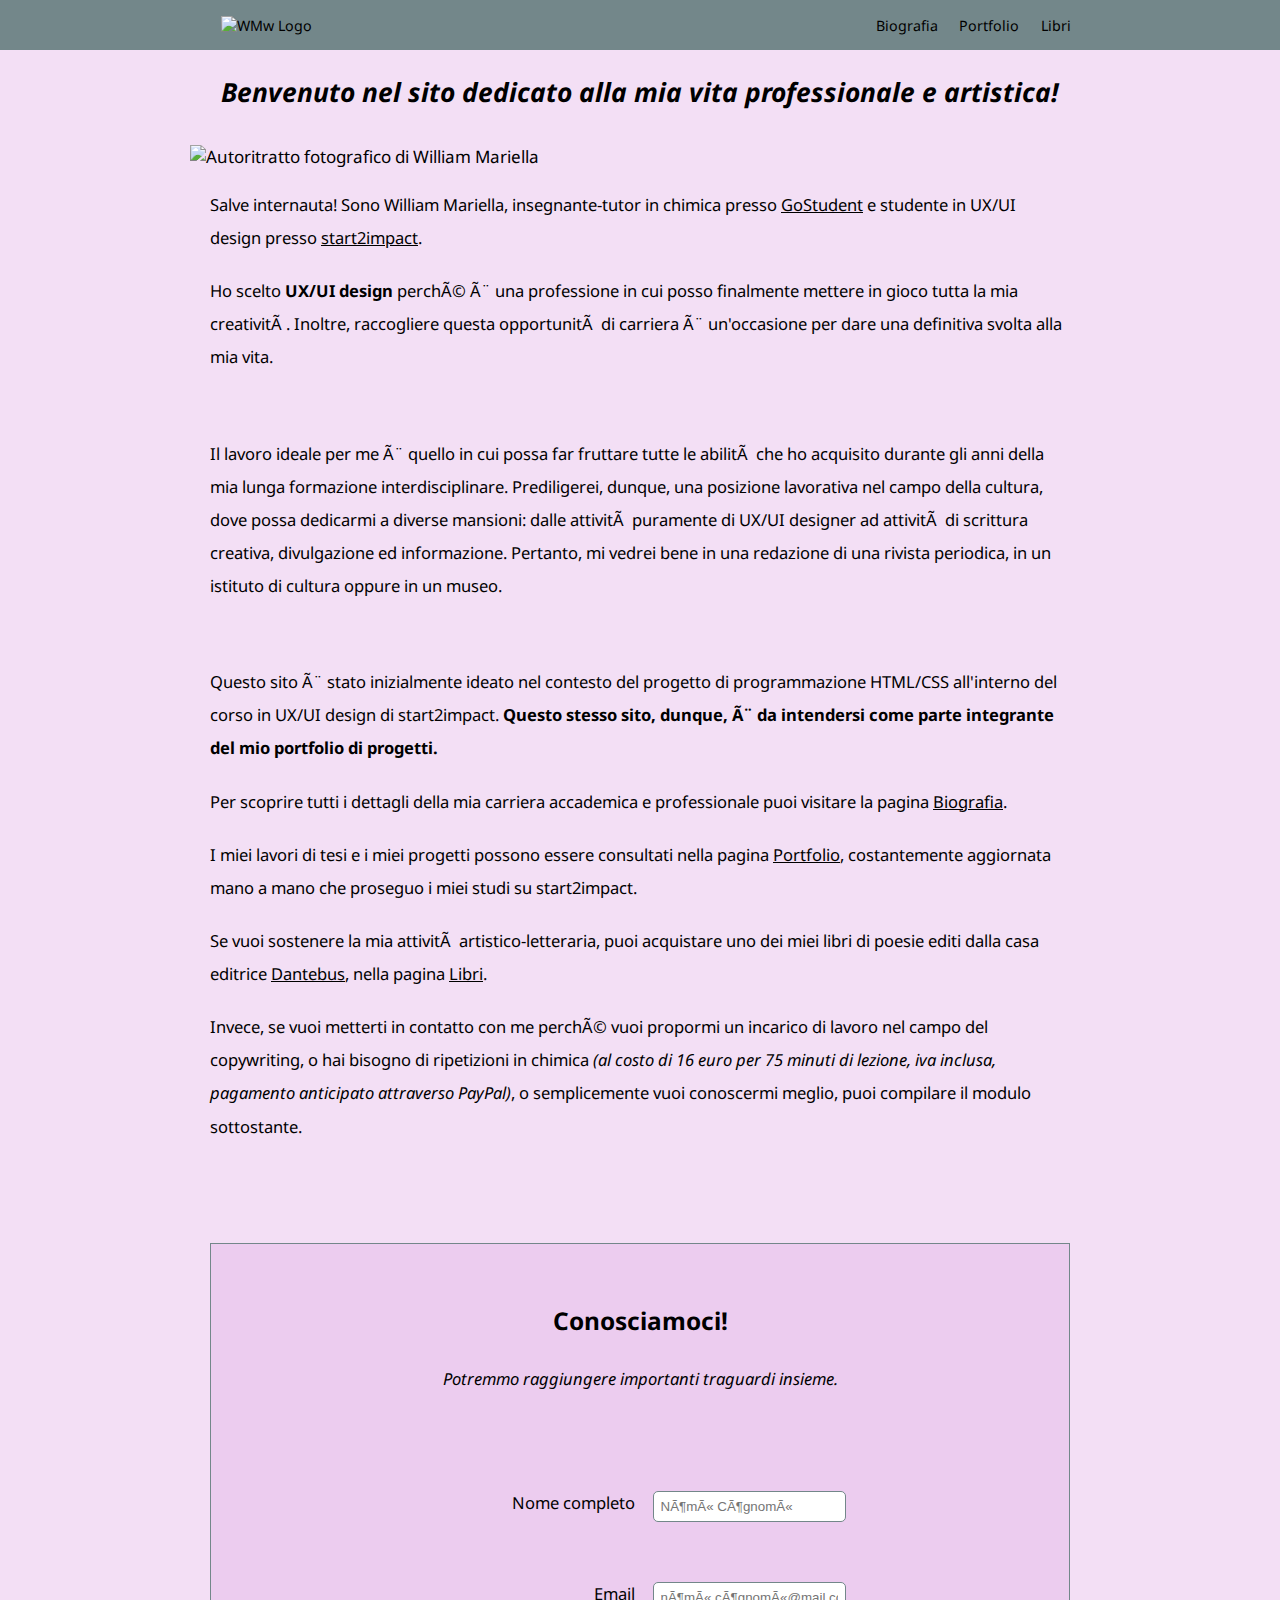
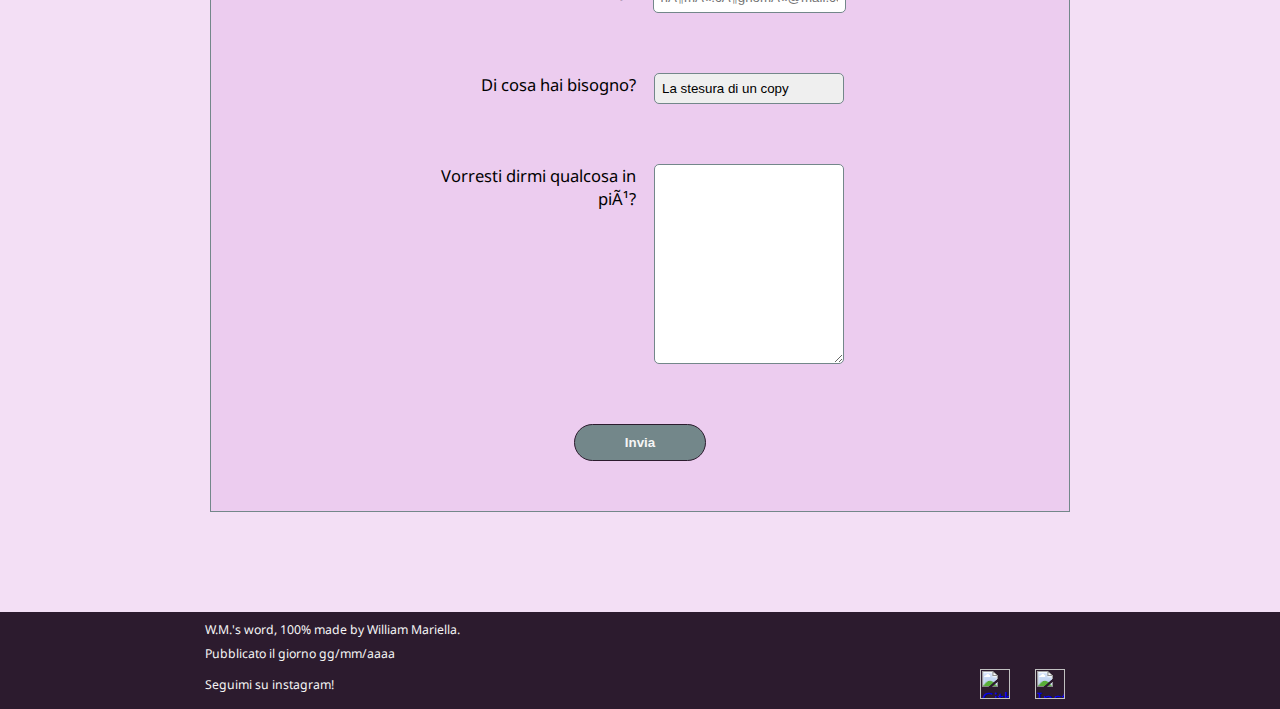
==== index.html @ 5d5aeb12 "ready for re.push" ====
<DOCTYPE html>
<html lang="it">
    <head>
        <title>William Mariella's word | Vita professionale e artistica</title>
        <link rel="icon" type="image/x-icon" href="../assets/img/favicon42x42.ico"/>
        <link rel="stylesheet" href="../assets/styles/styles.css"/>
        <metadata charset="UTF-8"/>
        <meta name="viewport" content="width=device-width, initial-scale=1.0"/>
        <meta name="description" content="Sono William Mariella, insegnante-tutor in chimica presso GoStudent
        e studente in UX/UI design presso start2impact. Il lavoro ideale per me è quello in cui possa far 
        fruttare tutte le abilità che ho acquisito durante gli anni della mia lunga formazione interdisciplinare.
        Prediligerei, dunque, una posizione lavorativa nel campo della cultura, dove possa dedicarmi a
        diverse mansioni: dalle attività puramente di UX/UI designer ad attività di scrittura creativa,
        divulgazione ed informazione. Pertanto, mi vedrei bene in una redazione di una rivista periodica, in 
        un istituto di cultura oppure in un museo."/>
        <meta property="og:site_name" content="William Mariella's word"/>
        <meta property="og:title" content="William Mariella's word | Vita professionale e artistica"/>
        <meta property="og:description" content="Sono William Mariella, insegnante-tutor in chimica presso 
        GoStudent e studente in UX/UI design presso start2impact. Il lavoro ideale per me è quello in cui 
        possa far fruttare tutte le abilità che ho acquisito durante gli anni della mia lunga formazione 
        interdisciplinare. Prediligerei, dunque, una posizione lavorativa nel campo della cultura, dove possa 
        dedicarmi a diverse mansioni: dalle attività puramente di UX/UI designer ad attività di scrittura 
        creativa, divulgazione ed informazione. Pertanto, mi vedrei bene in una redazione di una rivista 
        periodica, in un istituto di cultura oppure in un museo."/>
        <meta property="og:type" content="website"/>
        <meta property="og:image" content=""/>
        <meta name="robot" content="index, follow"/>
        <script type="text/javascript" src="https://cdn.jsdelivr.net/npm/@emailjs/browser@3/dist/email.min.js"></script>
        <script type="text/javascript">
            (function() {
                // https://dashboard.emailjs.com/admin/account
                emailjs.init('KAmRrZR5dxxe1Fke9');
            })();
        </script>
        <script type="text/javascript">
            window.onload = function() {
            document.getElementById('my-form').addEventListener('submit', function(event) {
                event.preventDefault();
                // generate a five digit number for the contact_number variable
                this.contact_number.value = Math.random() * 100000 | 0;
                // these IDs from the previous steps
                emailjs.sendForm('service_u0qf22i', 'contact_form', this)
                    .then(function() {
                        console.log('SUCCESS!');
                    }, function(error) {
                        console.log('FAILED...', error);
                    });
            });
        }
    </script>
    </head>
    <body>
        <header>
            <nav>
                <a href="../home/">
                    <picture>
                        <source media="(min-width:401px)" srcset="../assets/img/favicon42x42.ico"/>
                        <source media="(max-width:400px)" srcset="../assets/img/favicon32x32.png"/>
                        <img src="../assets/img/favicon42x42.ico" alt="WMw Logo"/>
                    </picture>
                </a>
                <ul>
                    <li><a href="../bio/">Biografia</a></li>
                    <li><a href="../portfolio/">Portfolio</a></li>
                    <li><a href="../libri/">Libri</a></li>
                </ul>
            </nav>
        </header>
        <div class="page">
            <section>
                <h1>Benvenuto nel sito dedicato alla mia vita professionale e artistica!</h1>
                <figure>
                    <img src="#" alt="Autoritratto fotografico di William Mariella"/>
                </figure>
                <p>Salve internauta! Sono William Mariella, insegnante-tutor in chimica presso 
                <a href="https://www.gostudent.org/it-it/home/">GoStudent</a> e studente in UX/UI design 
                presso <a href="https://www.start2impact.it">start2impact</a>.</p>
                <p>Ho scelto <strong>UX/UI design</strong> perché è una professione in cui posso finalmente 
                mettere in gioco tutta la mia creatività. Inoltre, raccogliere questa opportunità di carriera 
                è un'occasione per dare una definitiva svolta alla mia vita.</p>
                <br/>
                <p class="synopsis">Il lavoro ideale per me è quello in cui possa far fruttare tutte le 
                abilità che ho acquisito durante gli anni della mia lunga formazione interdisciplinare.
                Prediligerei, dunque, una posizione lavorativa nel campo della cultura, dove possa dedicarmi a
                diverse mansioni: dalle attività puramente di UX/UI designer ad attività di scrittura creativa,
                divulgazione ed informazione. Pertanto, mi vedrei bene in una redazione di una rivista 
                periodica, in un istituto di cultura oppure in un museo.</p>
                <br/>
                <p>Questo sito è stato inizialmente ideato nel contesto del progetto di programmazione HTML/CSS 
                all'interno del corso in UX/UI design di start2impact. <strong>Questo stesso sito, dunque, è 
                da intendersi come parte integrante del mio portfolio di progetti.</strong></p>
                <p>Per scoprire tutti i dettagli della mia carriera accademica e professionale puoi visitare 
                la pagina <a href="../bio/">Biografia</a>.</p>
                <p>I miei lavori di tesi e i miei progetti possono essere consultati nella pagina 
                <a href="../portfolio/">Portfolio</a>, costantemente aggiornata mano a mano che proseguo 
                i miei studi su start2impact.</p>
                <p>Se vuoi sostenere la mia attività artistico-letteraria, puoi acquistare uno dei miei
                libri di poesie editi dalla casa editrice <a href="https://dantebus.com/">Dantebus</a>,
                nella pagina <a href="../libri/">Libri</a>.</p>
                <p>Invece, se vuoi metterti in contatto con me perché vuoi propormi un incarico di lavoro nel 
                campo del copywriting, o hai bisogno di ripetizioni in chimica <em>(al costo di 16 euro per 75
                minuti di lezione, iva inclusa, pagamento anticipato attraverso PayPal)</em>, o semplicemente
                vuoi conoscermi meglio, puoi compilare il modulo sottostante.</p>
            </section>
            <div class="form-header">
                <h2>Conosciamoci!</h2>
                <p><em>Potremmo raggiungere importanti traguardi insieme.</em></p>
            </div>
            <form action="" method="get" class="my-form" id="my-form">
                <input type="hidden" name="contact_number">
                <div class="form-row">
                    <label for="full-name">Nome completo</label>
                    <input id="full-name" name="full-name" type="text" placeholder="Nömë Cögnomë"/>
                </div>
                <div class="form-row">
                    <label for="email">Email</label>
                    <input id="email" name="email" type="email" placeholder="nömë.cögnomë@mail.com"/>
                </div>
                <div class="form-row">
                    <label for="request">Di cosa hai bisogno?</label>
                    <select id="request" name="request">
                        <option value="copywriting">La stesura di un copy</option>
                        <option value="chimica">Ripetizioni in chimica</option>
                        <option value="altro">Altro</option>
                    </select>
                </div>
                <div class="form-row">
                    <label for="message">Vorresti dirmi qualcosa in più?</label>
                    <textarea id="message" name="message"></textarea>
                </div>
                <input type="submit" popovertarget="mypopover" popovertargetaction="show" value="Invia"/>
                <div popover open id="mypopover"><p>Messaggio inviato</p></div>
            </form>
        </div>
        <footer>
            <div class="footer-content">
                <p>W.M.'s word, 100% made by William Mariella.</p>
                <p>Pubblicato il giorno <time datetime="">gg/mm/aaaa</time></p>
                <div class="social">
                    <p>Seguimi su instagram!</p>
                    <a href="https://github.com/will-mar">
                        <img src="../assets/img/Logo_GitHub.png" alt="Github logo by pngwing">
                    </a>
                    <a href="https://www.instagram.com/will_mariella/">
                        <img src="../assets/img/Logo_Instagram.png" alt="Instagram logo by pngwing"/>
                    </a>
                </div>
            </div>
        </footer>
    </body>
</html>
---- assets/styles/styles.css ----
@import url("https://fonts.googleapis.com/css2?family=Caveat:wght@700&family=Noto+Sans:ital,wght@0,400;0,700;0,800;1,400;1,700;1,800&display=swap");
@import "partial_tablet_style.css";
@import "partial_laptop_style.css";
* {
  padding: 0;
  margin: 0;
  box-sizing: border-box;
}

body {
  background-color: #f3dff5;
  font-family: "Noto Sans", sans-serif;
}

nav {
  background-color: #73878a;
  display: flex;
  align-items: center;
  position: fixed;
  justify-content: space-between;
  font-size: calc(13px + 0.1vw);
  top: 0;
  width: 100%;
  height: 50px;
}
nav img {
  margin-left: 1.3em;
}
nav ul {
  display: flex;
  list-style-type: none;
}
nav ul li {
  margin-right: 1.5em;
}

nav a {
  color: black;
  text-decoration: none;
  cursor: pointer;
}
nav a:hover {
  color: lightcoral;
  text-decoration: underline;
}
nav a:visited {
  color: indigo;
}
nav a:hover:visited {
  color: darkgrey;
  text-decoration: underline;
}

section a {
  color: black;
  text-decoration: underline;
  cursor: pointer;
}
section a:hover {
  color: lightcoral;
}
section a:visited {
  color: indigo;
}
section a:hover:visited {
  color: darkgrey;
}

h1 {
  font-style: italic;
  text-align: center;
  font-size: calc(20px + 0.5vw);
  line-height: 1.7em;
  margin-top: 70px;
  margin-bottom: 30px;
  padding: 0 20px;
}

section p {
  font-size: calc(14px + 0.2vw);
  margin: 20px;
  line-height: 2em;
}

.form-header {
  background-color: #ecccef;
  text-align: center;
  padding: 30px 20px 100px 20px;
  margin: 100px 20px 0 20px;
  border: 1px solid #73878a;
  border-bottom: none;
}
.form-header h2 {
  margin: 30px 0;
  font-size: calc(18px + 0.5vw);
}
.form-header p {
  line-height: 1.5em;
  font-size: calc(14px + 0.2vw);
}

.my-form {
  background-color: #ecccef;
  margin: 0 20px;
  border: 1px solid #73878a;
  border-top: none;
}

.form-row {
  display: flex;
  flex-wrap: wrap;
  flex-direction: row;
  align-items: flex-start;
  justify-content: center;
  font-size: calc(14px + 0.2vw);
}
.form-row label {
  text-align: right;
  width: 200px;
  margin-bottom: 10px;
  margin-right: 18px;
}

.form-row input,
.form-row select,
.form-row textarea {
  font-family: "Nunito Sans", sans-serif;
  margin-bottom: 60px;
  border: 1px solid #73878a;
  border-radius: 5px;
  padding: 7px;
}

.form-row input[type=text]:invalid,
.form-row input[type=email]:invalid {
  border: 2px solid crimson;
  color: crimson;
  box-shadow: none;
}

.form-row select {
  -webkit-appearance: none;
  width: 190px;
}

.form-row textarea {
  padding: 10px;
  min-height: 200px;
  width: 190px;
}

input[type=submit] {
  cursor: pointer;
  color: whitesmoke;
  display: block;
  font-weight: bolder;
  text-align: center;
  margin: 0 auto;
  margin-bottom: 50px;
  padding: 10px 50px;
  background-color: #73878a;
  border: 1px solid #2c1b2e;
  border-radius: 20px;
}
input[type=submit]:hover {
  opacity: 70%;
}

div #mypopover[popover] {
  position: relative;
  color: #2c1b2e;
  background-color: #f3dff5;
  padding: 10px;
  border-radius: 10px;
  border: 1px solid #88548e;
  z-index: 3;
}

div #mypopover[popover]::backdrop {
  -webkit-backdrop-filter: blur(2px);
          backdrop-filter: blur(2px);
}

footer {
  background-color: #2c1b2e;
  color: whitesmoke;
  position: relative;
  bottom: 0;
  padding-top: 2px;
  margin-top: 100px;
}
footer p {
  font-size: calc(11px + 0.1vw);
  margin: 7px 15px 7px 15px;
}
footer .social {
  display: flex;
  flex-flow: wrap row;
  justify-content: space-between;
}
footer .social p {
  margin-right: auto;
}
footer .social img {
  width: 30px;
  height: 30px;
  margin-bottom: 10px;
}
footer .social img:first-of-type {
  margin-right: 25px;
}

.y-scroller {
  scroll-snap-type: y proximity;
  overflow-y: scroll;
  justify-content: center;
}

.bio {
  display: block;
  scroll-snap-align: start;
  scroll-snap-stop: always;
}
.bio h2 {
  text-align: center;
  padding: 70px 20px 30px 20px;
}

.bio figure {
  display: flex;
  flex-flow: wrap row;
  justify-content: center;
}
.bio figure figcaption {
  font-style: italic;
  text-align: left;
  font-size: calc(11px + 0.2vw);
  padding: 10px 15px 5px 15px;
}

.content ul {
  font-size: calc(14px + 0.2vw);
  padding: 15px 10px 0 35px;
  line-height: 1.8em;
  list-style-type: circle;
}
.content ul ul:last-of-type {
  list-style-type: disclosure-closed;
  margin-left: -15px;
}

.two-buttons {
  display: flex;
  flex-wrap: wrap;
}

.content button,
.two-buttons button {
  cursor: pointer;
  display: block;
  background-color: #c76ad1;
  margin: 30px auto;
  padding: 5px 15px;
  border-radius: 15px;
  border: 1px solid #73878a;
}
.content button:hover,
.two-buttons button:hover {
  background-color: #9833a2;
}
.content button a,
.two-buttons button a {
  text-decoration: none;
  color: whitesmoke;
}
.content button a:hover,
.two-buttons button a:hover {
  text-decoration: none;
  color: whitesmoke;
}

.bio:nth-of-type(3) ul,
.bio:nth-of-type(6) ul {
  list-style-type: disclosure-closed;
}

video {
  max-width: 100%;
  max-height: 13%;
}

.x-scroller {
  display: flex;
  overflow-x: scroll;
  overflow-y: hidden;
  scroll-snap-type: x mandatory;
}
.x-scroller::-webkit-scrollbar {
  background-color: #dda5e3;
  height: 8px;
  cursor: pointer;
}
.x-scroller::-webkit-scrollbar-thumb {
  background-color: #c76ad1;
}
.x-scroller::-webkit-scrollbar-button {
  background-color: #9dabad;
}

.libri {
  scroll-snap-align: start;
  min-height: 100%;
  min-width: 100%;
  padding-top: 70px;
}
.libri img {
  display: block;
  margin: 0 auto;
  margin-bottom: -25px;
}

.lyrics {
  display: block;
  width: -moz-max-content;
  width: max-content;
  margin: 0 auto;
  font-family: "Caveat", cursive;
  font-weight: bold;
}
.lyrics p {
  margin-bottom: -25px;
  font-size: calc(16px + 0.1vw);
}
.lyrics p:last-of-type {
  font-family: "Nunito Sans", sans-serif;
  font-weight: normal;
  font-size: calc(10px + 0.1vw);
  margin: 30px 22px;
}

.merch-buttons {
  display: flex;
  justify-content: space-evenly;
  margin-bottom: 30px;
}
.merch-buttons button {
  cursor: pointer;
  padding: 5px 15px;
  border-radius: 15px;
  border: 1px solid #73878a;
}
.merch-buttons button:first-of-type {
  background-color: #c76ad1;
}
.merch-buttons button:first-of-type:hover {
  background-color: #b944c4;
}
.merch-buttons button:last-of-type {
  background-color: #4b2e4e;
}
.merch-buttons button:last-of-type:hover {
  opacity: 40%;
}
.merch-buttons button a {
  text-decoration: none;
  color: whitesmoke;
}
.merch-buttons button a:hover {
  color: whitesmoke;
}/*# sourceMappingURL=styles.css.map */
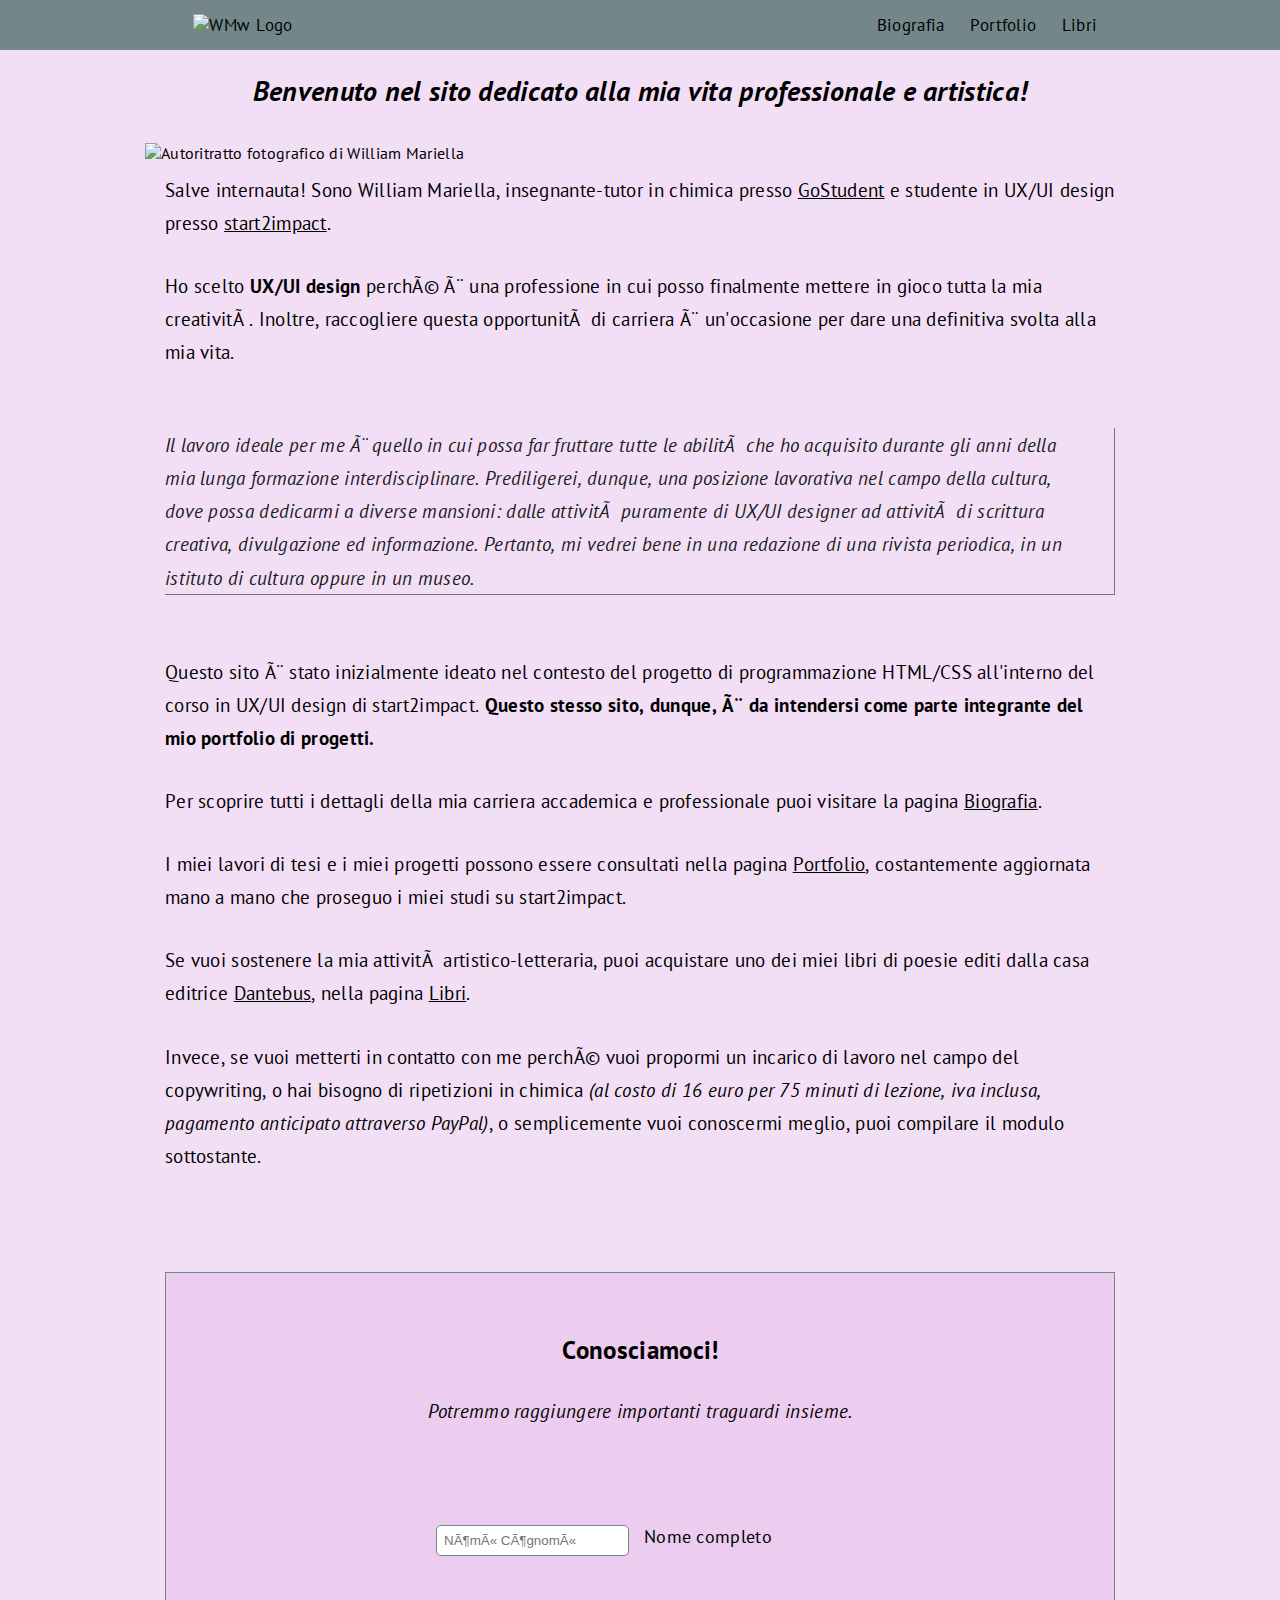
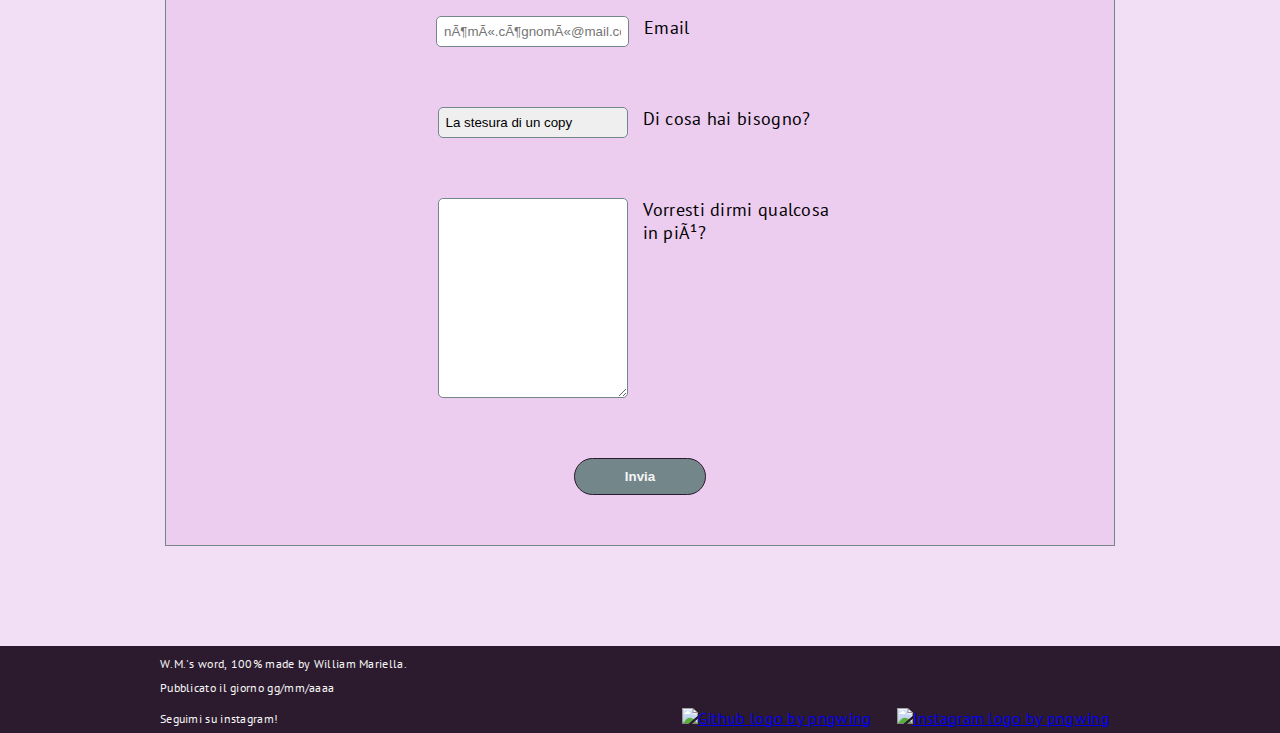
==== commit 28e59ead: "another attempt of the day" ====
--- a/index.html
+++ b/index.html
@@ -3,7 +3,7 @@
     <head>
         <title>William Mariella's word | Vita professionale e artistica</title>
         <link rel="icon" type="image/x-icon" href="../assets/img/favicon42x42.ico"/>
-        <link rel="stylesheet" href="../assets/styles/styles.css"/>
+        <link rel="stylesheet" href="../assets/scss/styles.css"/>
         <metadata charset="UTF-8"/>
         <meta name="viewport" content="width=device-width, initial-scale=1.0"/>
         <meta name="description" content="Sono William Mariella, insegnante-tutor in chimica presso GoStudent
@@ -25,6 +25,8 @@
         <meta property="og:type" content="website"/>
         <meta property="og:image" content=""/>
         <meta name="robot" content="index, follow"/>
+        <script src="https://code.jquery.com/jquery-3.5.1.min.js"></script>
+        <script src="https://cdn.jsdelivr.net/npm/bootstrap@5.0.2/dist/js/bootstrap.bundle.min.js"></script>
         <script type="text/javascript" src="https://cdn.jsdelivr.net/npm/@emailjs/browser@3/dist/email.min.js"></script>
         <script type="text/javascript">
             (function() {
@@ -48,11 +50,19 @@
             });
         }
     </script>
+    <script>
+        document.addEventListener("DOMContentLoaded", function(){
+            var popoverTriggerList = [].slice.call(document.querySelectorAll('[data-bs-toggle="popover"]'));
+            var popoverList = popoverTriggerList.map(function(element){
+                return new bootstrap.Popover(element);
+            });
+        });
+        </script>
     </head>
     <body>
         <header>
             <nav>
-                <a href="../home/">
+                <a href="index.html">
                     <picture>
                         <source media="(min-width:401px)" srcset="../assets/img/favicon42x42.ico"/>
                         <source media="(max-width:400px)" srcset="../assets/img/favicon32x32.png"/>
@@ -128,8 +138,9 @@
                     <label for="message">Vorresti dirmi qualcosa in più?</label>
                     <textarea id="message" name="message"></textarea>
                 </div>
-                <input type="submit" popovertarget="mypopover" popovertargetaction="show" value="Invia"/>
-                <div popover open id="mypopover"><p>Messaggio inviato</p></div>
+                <input type="submit" value="Invia" data-bs-toggle="popover" data-bs-trigger="focus"
+                data-bs-placement="bottom" title="Messaggio inviato!"
+                data-bs-content="Verrai contattato al più presto possibile"/>
             </form>
         </div>
         <footer>
--- a/assets/scss/styles.css
+++ b/assets/scss/styles.css
@@ -0,0 +1,377 @@
+@import url("https://fonts.googleapis.com/css2?family=Caveat:wght@700&family=PT+Sans:ital,wght@0,400;0,700;1,400;1,700&display=swap");
+@import "partial_tablet_style.css";
+@import "partial_laptop_style.css";
+* {
+  padding: 0;
+  margin: 0;
+  box-sizing: border-box;
+}
+
+body {
+  background-color: #f3dff5 !important;
+  font-family: "PT Sans";
+  font-kerning: none;
+  letter-spacing: 0.3px;
+}
+
+nav {
+  background-color: #73878a;
+  display: flex;
+  align-items: center;
+  position: fixed;
+  justify-content: space-between;
+  font-size: calc(13px + 0.3vw);
+  top: 0;
+  width: 100%;
+  height: 50px;
+}
+nav img {
+  margin-left: 1.3em;
+}
+nav ul {
+  display: flex;
+  list-style-type: none;
+}
+nav ul li {
+  margin-right: 1.5em;
+}
+
+nav a {
+  color: black;
+  text-decoration: none;
+  cursor: pointer;
+}
+nav a:hover {
+  color: lightcoral;
+  text-decoration: underline;
+}
+nav a:visited {
+  color: indigo;
+}
+nav a:hover:visited {
+  color: darkgrey;
+  text-decoration: underline;
+}
+
+section a {
+  color: black;
+  text-decoration: underline;
+  cursor: pointer;
+}
+section a:hover {
+  color: lightcoral;
+}
+section a:visited {
+  color: indigo;
+}
+section a:hover:visited {
+  color: darkgrey;
+}
+
+h1 {
+  font-style: italic;
+  text-align: center;
+  font-size: calc(22px + 0.5vw);
+  line-height: 1.5em;
+  margin-top: 70px;
+  margin-bottom: 30px;
+  padding: 0 20px;
+}
+
+section p {
+  font-size: calc(15px + 0.35vw);
+  margin: 10px 20px 30px 20px;
+  line-height: 1.7em;
+}
+
+.synopsis {
+  font-style: italic;
+  color: #161a1b;
+  border-bottom: 1px solid #67797c;
+  border-right: 1px solid #67797c;
+  padding-right: 3%;
+}
+
+.form-header {
+  background-color: #ecccef;
+  text-align: center;
+  padding: 30px 20px 100px 20px;
+  margin: 100px 20px 0 20px;
+  border: 1px solid #73878a;
+  border-bottom: none;
+}
+.form-header h2 {
+  margin: 30px 0;
+  font-size: calc(19px + 0.5vw);
+}
+.form-header p {
+  line-height: 1.5em;
+  font-size: calc(15px + 0.35vw);
+}
+
+.my-form {
+  background-color: #ecccef;
+  margin: 0 20px;
+  margin-bottom: 100px;
+  border: 1px solid #73878a;
+  border-top: none;
+}
+
+.form-row {
+  display: flex;
+  flex-wrap: wrap;
+  flex-direction: row-reverse;
+  align-items: flex-start;
+  justify-content: center;
+  font-size: calc(14px + 0.3vw);
+}
+.form-row label {
+  width: 200px;
+  margin-bottom: 10px;
+  margin-left: 15px;
+}
+
+.form-row input,
+.form-row select,
+.form-row textarea {
+  font-family: "Nunito Sans", sans-serif;
+  margin-bottom: 60px;
+  border: 1px solid #73878a;
+  border-radius: 5px;
+  padding: 7px;
+}
+
+.form-row input[type=email]:invalid {
+  border: 2px solid crimson;
+  color: crimson;
+  box-shadow: none;
+}
+
+.form-row select {
+  -webkit-appearance: none;
+  width: 190px;
+}
+
+.form-row textarea {
+  padding: 10px;
+  min-height: 200px;
+  width: 190px;
+}
+
+input[type=submit] {
+  cursor: pointer;
+  color: whitesmoke;
+  display: block;
+  font-weight: bolder;
+  text-align: center;
+  margin: 0 auto;
+  margin-bottom: 50px;
+  padding: 10px 50px;
+  background-color: #73878a;
+  border: 1px solid #2c1b2e;
+  border-radius: 20px;
+}
+input[type=submit]:hover {
+  opacity: 70%;
+}
+
+.popover {
+  text-align: center;
+  background-color: #dfcde1;
+  padding: 10px;
+  line-height: 2em;
+  border: 1px solid #2c1b2e;
+}
+
+footer {
+  background-color: #2c1b2e;
+  color: whitesmoke;
+  position: relative;
+  align-content: center;
+  bottom: 0;
+  padding-top: 1px;
+  margin-top: 70px;
+}
+footer p {
+  font-size: calc(11.5px + 0.07vw);
+  margin: 8px 15px 7px 15px;
+}
+footer .social {
+  display: flex;
+  flex-flow: wrap row;
+  justify-content: space-between;
+  align-items: center;
+}
+footer .social p {
+  align-self: flex-start;
+  margin-right: auto;
+}
+footer .social a img {
+  margin-right: 25px;
+}
+
+.y-scroller {
+  scroll-snap-type: y proximity;
+  overflow-y: scroll;
+  justify-content: center;
+}
+
+.bio {
+  display: block;
+  scroll-snap-align: start;
+  scroll-snap-stop: always;
+}
+.bio h2 {
+  text-align: center;
+  font-size: calc(20px + 0.3vw);
+  padding: 70px 20px 30px 20px;
+}
+
+.bio figure {
+  display: flex;
+  flex-flow: wrap row;
+  justify-content: center;
+}
+.bio figure figcaption {
+  font-style: italic;
+  text-align: left;
+  font-size: calc(12.5px + 0.07vw);
+  line-height: 1.5em;
+  padding: 10px;
+}
+
+.content ul {
+  font-size: calc(15px + 0.35vw);
+  padding: 15px 10px 0 35px;
+  line-height: 1.7em;
+  list-style-type: circle;
+}
+.content ul ul:last-of-type {
+  list-style-type: disclosure-closed;
+  margin-left: -15px;
+}
+
+.two-buttons {
+  display: flex;
+  flex-wrap: wrap;
+}
+
+.content button,
+.two-buttons button {
+  cursor: pointer;
+  display: block;
+  background-color: #c76ad1;
+  margin: 30px auto;
+  padding: 5px 15px;
+  border-radius: 15px;
+  border: 1px solid #73878a;
+}
+.content button:hover,
+.two-buttons button:hover {
+  background-color: #9833a2;
+}
+.content button a,
+.two-buttons button a {
+  text-decoration: none;
+  color: whitesmoke;
+}
+.content button a:hover,
+.two-buttons button a:hover {
+  text-decoration: none;
+  color: whitesmoke;
+}
+
+.bio:nth-of-type(3) ul,
+.bio:nth-of-type(6) ul {
+  list-style-type: disclosure-closed;
+}
+
+video {
+  max-width: 100%;
+  max-height: 13%;
+  margin-bottom: 30px;
+}
+
+.x-scroller {
+  display: flex;
+  overflow-x: scroll;
+  overflow-y: hidden;
+  scroll-snap-type: x mandatory;
+}
+.x-scroller::-webkit-scrollbar {
+  background-color: #dda5e3;
+  height: 8px;
+  cursor: pointer;
+}
+.x-scroller::-webkit-scrollbar-thumb {
+  background-color: #c76ad1;
+}
+.x-scroller::-webkit-scrollbar-button {
+  background-color: #9dabad;
+}
+
+.libri {
+  scroll-snap-align: start;
+  min-height: 100%;
+  min-width: 100%;
+  padding-top: 70px;
+}
+.libri img {
+  display: block;
+  margin: 0 auto;
+  margin-bottom: -25px;
+}
+
+.lyrics {
+  display: block;
+  width: -moz-max-content;
+  width: max-content;
+  margin: 0 auto;
+  font-family: "Caveat";
+  font-weight: bold;
+}
+.lyrics p {
+  margin-bottom: -11px;
+  font-size: 17.8px;
+  letter-spacing: 0.07px;
+}
+.lyrics p:first-of-type {
+  margin-top: 23px;
+}
+.lyrics p:last-of-type {
+  font-family: "Nunito Sans", sans-serif;
+  font-weight: normal;
+  font-size: 12px;
+  margin: 20px 0 35px 20px;
+}
+
+.merch-buttons {
+  display: flex;
+  justify-content: space-evenly;
+  margin-bottom: 33px;
+}
+.merch-buttons button {
+  cursor: pointer;
+  padding: 5px 15px;
+  border-radius: 15px;
+  border: 1px solid #73878a;
+}
+.merch-buttons button:first-of-type {
+  background-color: #c76ad1;
+}
+.merch-buttons button:first-of-type:hover {
+  background-color: #b944c4;
+}
+.merch-buttons button:last-of-type {
+  background-color: #4b2e4e;
+}
+.merch-buttons button:last-of-type:hover {
+  opacity: 40%;
+}
+.merch-buttons button a {
+  text-decoration: none;
+  color: whitesmoke;
+}
+.merch-buttons button a:hover {
+  color: whitesmoke;
+}/*# sourceMappingURL=styles.css.map */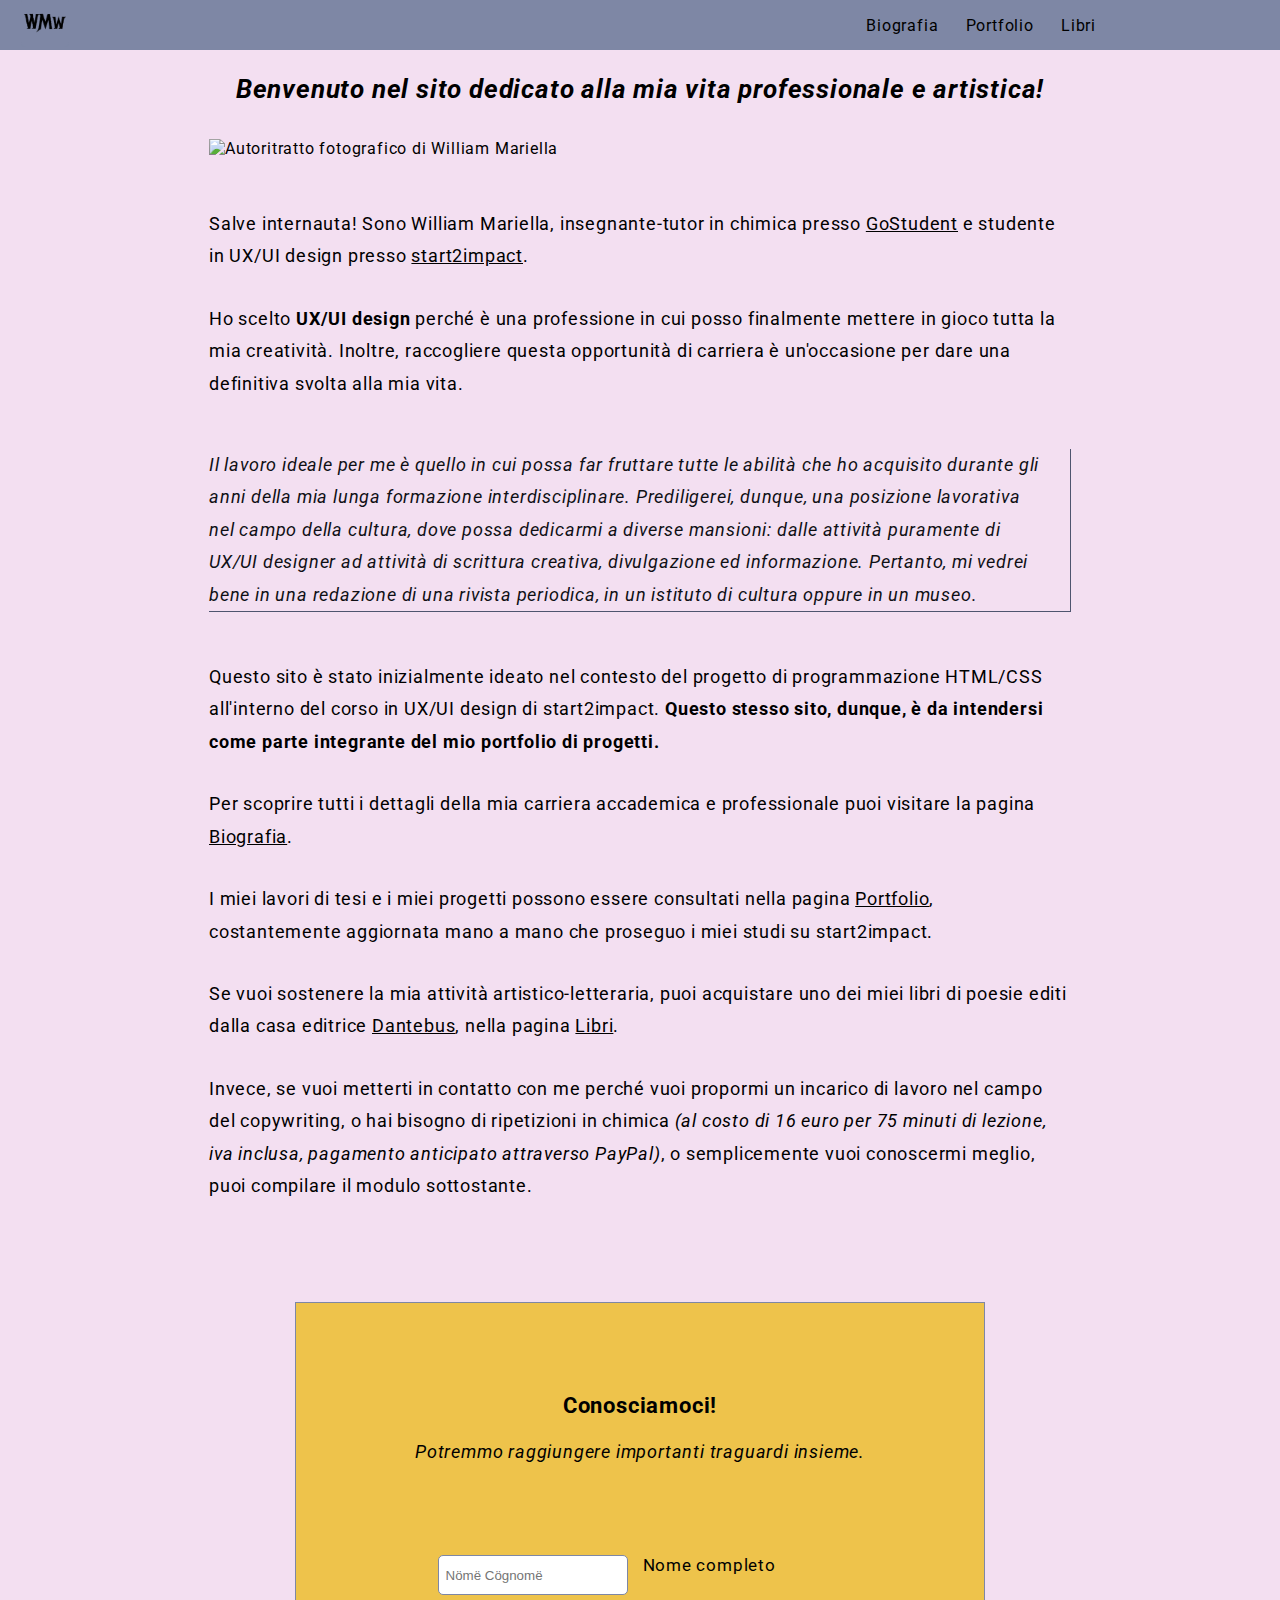
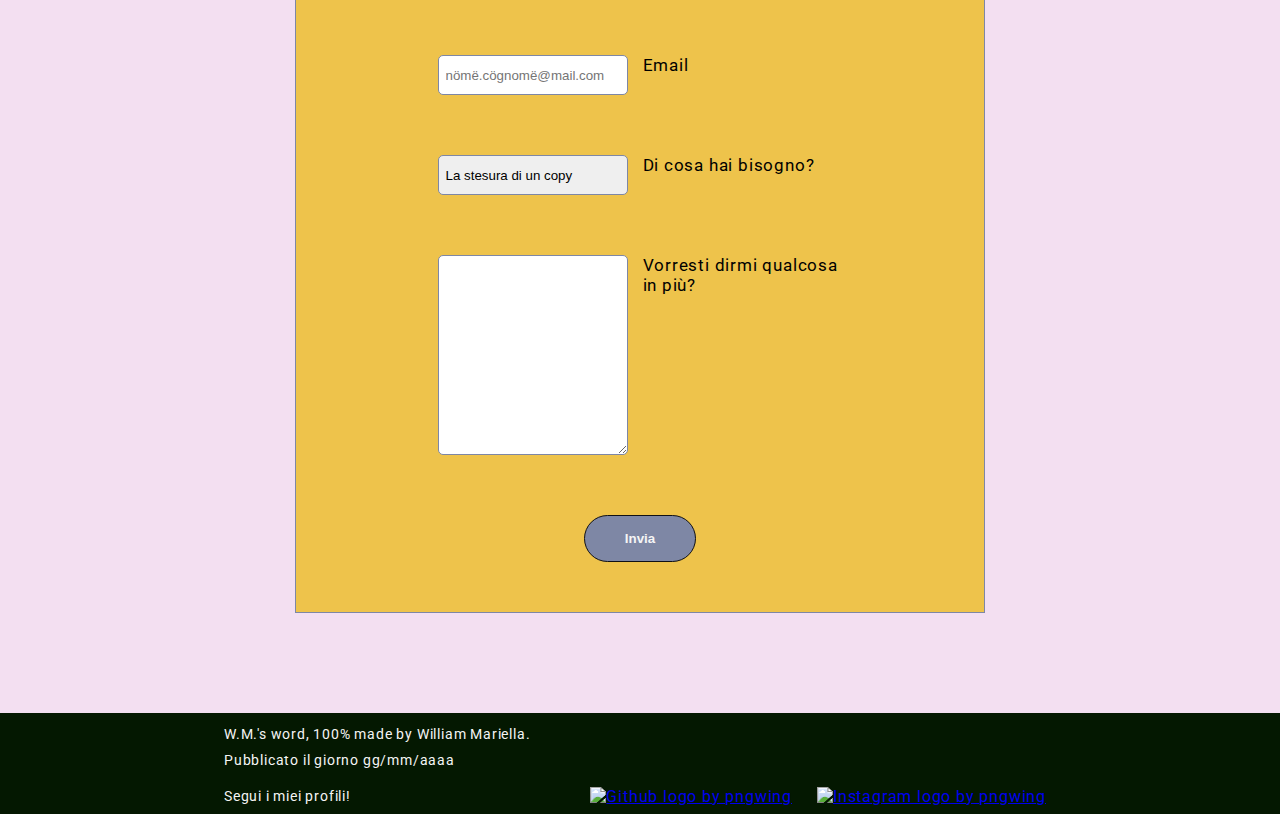
==== commit 8b771073: "changed images in bio and changed dimensions in libri" ====
--- a/index.html
+++ b/index.html
@@ -1,30 +1,18 @@
-<DOCTYPE html>
+<!DOCTYPE html>
 <html lang="it">
     <head>
         <title>William Mariella's word | Vita professionale e artistica</title>
-        <link rel="icon" type="image/x-icon" href="../assets/img/favicon42x42.ico"/>
-        <link rel="stylesheet" href="../assets/scss/styles.css"/>
-        <metadata charset="UTF-8"/>
-        <meta name="viewport" content="width=device-width, initial-scale=1.0"/>
-        <meta name="description" content="Sono William Mariella, insegnante-tutor in chimica presso GoStudent
-        e studente in UX/UI design presso start2impact. Il lavoro ideale per me è quello in cui possa far 
-        fruttare tutte le abilità che ho acquisito durante gli anni della mia lunga formazione interdisciplinare.
-        Prediligerei, dunque, una posizione lavorativa nel campo della cultura, dove possa dedicarmi a
-        diverse mansioni: dalle attività puramente di UX/UI designer ad attività di scrittura creativa,
-        divulgazione ed informazione. Pertanto, mi vedrei bene in una redazione di una rivista periodica, in 
-        un istituto di cultura oppure in un museo."/>
+        <link rel="icon" type="image/x-icon" href="./assets/img/favicon48x48.ico"/>
+        <link rel="stylesheet" href="./assets/scss/styles.css"/>
+        <meta name="viewport" content="width=device-width, initial-scale=1">
+        <meta name="description" content="Sono William Mariella, insegnante-tutor in chimica presso GoStudent e studente in UX/UI design presso start2impact. Il lavoro ideale per me è quello in cui possa far fruttare tutte le abilità che ho acquisito durante gli anni della mia lunga formazione interdisciplinare. Prediligerei, dunque, una posizione lavorativa nel campo della cultura, dove possa dedicarmi adiverse mansioni: dalle attività puramente di UX/UI designer ad attività di scrittura creativa, divulgazione ed informazione. Pertanto, mi vedrei bene in una redazione di una rivista periodica, in un istituto di cultura oppure in un museo."/>
         <meta property="og:site_name" content="William Mariella's word"/>
         <meta property="og:title" content="William Mariella's word | Vita professionale e artistica"/>
-        <meta property="og:description" content="Sono William Mariella, insegnante-tutor in chimica presso 
-        GoStudent e studente in UX/UI design presso start2impact. Il lavoro ideale per me è quello in cui 
-        possa far fruttare tutte le abilità che ho acquisito durante gli anni della mia lunga formazione 
-        interdisciplinare. Prediligerei, dunque, una posizione lavorativa nel campo della cultura, dove possa 
-        dedicarmi a diverse mansioni: dalle attività puramente di UX/UI designer ad attività di scrittura 
-        creativa, divulgazione ed informazione. Pertanto, mi vedrei bene in una redazione di una rivista 
-        periodica, in un istituto di cultura oppure in un museo."/>
+        <meta property="og:description" content="Sono William Mariella, insegnante-tutor in chimica presso GoStudent e studente in UX/UI design presso start2impact. Il lavoro ideale per me è quello in cui possa far fruttare tutte le abilità che ho acquisito durante gli anni della mia lunga formazione interdisciplinare. Prediligerei, dunque, una posizione lavorativa nel campo della cultura, dove possa dedicarmi a diverse mansioni: dalle attività puramente di UX/UI designer ad attività di scrittura creativa, divulgazione ed informazione. Pertanto, mi vedrei bene in una redazione di una rivista periodica, in un istituto di cultura oppure in un museo."/>
         <meta property="og:type" content="website"/>
-        <meta property="og:image" content=""/>
+        <meta property="og:image:secure_url" content="https://will-mar.github.io/williammariellasword.github.io/assets/img/ImgIndex.png"/>
         <meta name="robot" content="index, follow"/>
+        <metadata charset="UTF-8"/>
         <script src="https://code.jquery.com/jquery-3.5.1.min.js"></script>
         <script src="https://cdn.jsdelivr.net/npm/bootstrap@5.0.2/dist/js/bootstrap.bundle.min.js"></script>
         <script type="text/javascript" src="https://cdn.jsdelivr.net/npm/@emailjs/browser@3/dist/email.min.js"></script>
@@ -62,25 +50,22 @@
     <body>
         <header>
             <nav>
-                <a href="index.html">
-                    <picture>
-                        <source media="(min-width:401px)" srcset="../assets/img/favicon42x42.ico"/>
-                        <source media="(max-width:400px)" srcset="../assets/img/favicon32x32.png"/>
-                        <img src="../assets/img/favicon42x42.ico" alt="WMw Logo"/>
-                    </picture>
+                <a href="./">
+                    <img src="assets/img/favicon48x48.ico" alt="WMw Logo"/>
                 </a>
                 <ul>
-                    <li><a href="../bio/">Biografia</a></li>
-                    <li><a href="../portfolio/">Portfolio</a></li>
-                    <li><a href="../libri/">Libri</a></li>
+                    <li><a href="./bio/">Biografia</a></li>
+                    <li><a href="./portfolio/">Portfolio</a></li>
+                    <li><a href="./libri/">Libri</a></li>
                 </ul>
             </nav>
         </header>
         <div class="page">
             <section>
                 <h1>Benvenuto nel sito dedicato alla mia vita professionale e artistica!</h1>
-                <figure>
-                    <img src="#" alt="Autoritratto fotografico di William Mariella"/>
+                <figure class="self-portrait">
+                    <img src="assets/img/ImgIndex.webp" srcset="assets/img/ImgIndex.webp 436w"
+                    sizes="(min-width: 436px) 436px" alt="Autoritratto fotografico di William Mariella"/>
                 </figure>
                 <p>Salve internauta! Sono William Mariella, insegnante-tutor in chimica presso 
                 <a href="https://www.gostudent.org/it-it/home/">GoStudent</a> e studente in UX/UI design 
@@ -100,13 +85,13 @@
                 all'interno del corso in UX/UI design di start2impact. <strong>Questo stesso sito, dunque, è 
                 da intendersi come parte integrante del mio portfolio di progetti.</strong></p>
                 <p>Per scoprire tutti i dettagli della mia carriera accademica e professionale puoi visitare 
-                la pagina <a href="../bio/">Biografia</a>.</p>
+                la pagina <a href="./bio/">Biografia</a>.</p>
                 <p>I miei lavori di tesi e i miei progetti possono essere consultati nella pagina 
-                <a href="../portfolio/">Portfolio</a>, costantemente aggiornata mano a mano che proseguo 
+                <a href="./portfolio/">Portfolio</a>, costantemente aggiornata mano a mano che proseguo 
                 i miei studi su start2impact.</p>
                 <p>Se vuoi sostenere la mia attività artistico-letteraria, puoi acquistare uno dei miei
                 libri di poesie editi dalla casa editrice <a href="https://dantebus.com/">Dantebus</a>,
-                nella pagina <a href="../libri/">Libri</a>.</p>
+                nella pagina <a href="./libri/">Libri</a>.</p>
                 <p>Invece, se vuoi metterti in contatto con me perché vuoi propormi un incarico di lavoro nel 
                 campo del copywriting, o hai bisogno di ripetizioni in chimica <em>(al costo di 16 euro per 75
                 minuti di lezione, iva inclusa, pagamento anticipato attraverso PayPal)</em>, o semplicemente
@@ -148,12 +133,12 @@
                 <p>W.M.'s word, 100% made by William Mariella.</p>
                 <p>Pubblicato il giorno <time datetime="">gg/mm/aaaa</time></p>
                 <div class="social">
-                    <p>Seguimi su instagram!</p>
+                    <p>Segui i miei profili!</p>
                     <a href="https://github.com/will-mar">
-                        <img src="../assets/img/Logo_GitHub.png" alt="Github logo by pngwing">
+                        <img src="assets/img/Logo_GitHub.webp" alt="Github logo by pngwing">
                     </a>
                     <a href="https://www.instagram.com/will_mariella/">
-                        <img src="../assets/img/Logo_Instagram.png" alt="Instagram logo by pngwing"/>
+                        <img src="assets/img/Logo_Instagram.webp" alt="Instagram logo by pngwing"/>
                     </a>
                 </div>
             </div>
--- a/assets/scss/styles.css
+++ b/assets/scss/styles.css
@@ -1,4 +1,4 @@
-@import url("https://fonts.googleapis.com/css2?family=Caveat:wght@700&family=PT+Sans:ital,wght@0,400;0,700;1,400;1,700&display=swap");
+@import url("https://fonts.googleapis.com/css2?family=Caveat&family=Roboto:ital,wght@0,400;0,700;1,400;1,700&display=swap");
 @import "partial_tablet_style.css";
 @import "partial_laptop_style.css";
 * {
@@ -8,19 +8,30 @@
 }
 
 body {
-  background-color: #f3dff5 !important;
-  font-family: "PT Sans";
-  font-kerning: none;
-  letter-spacing: 0.3px;
+  background-color: #f3dff1;
+  font-family: "Roboto";
+  letter-spacing: 0.8px;
+}
+
+.page,
+.footer-content {
+  display: block;
+  padding: 0 5%;
+  margin: 0 auto;
+}
+
+img {
+  width: initial;
+  height: initial;
 }
 
 nav {
-  background-color: #73878a;
+  background-color: #7e87a5;
   display: flex;
   align-items: center;
   position: fixed;
   justify-content: space-between;
-  font-size: calc(13px + 0.3vw);
+  font-size: 16px;
   top: 0;
   width: 100%;
   height: 50px;
@@ -33,7 +44,7 @@
   list-style-type: none;
 }
 nav ul li {
-  margin-right: 1.5em;
+  margin-right: 1.7em;
 }
 
 nav a {
@@ -42,15 +53,13 @@
   cursor: pointer;
 }
 nav a:hover {
-  color: lightcoral;
-  text-decoration: underline;
+  color: orangered;
 }
 nav a:visited {
   color: indigo;
 }
 nav a:hover:visited {
-  color: darkgrey;
-  text-decoration: underline;
+  color: lightgreen;
 }
 
 section a {
@@ -59,86 +68,94 @@
   cursor: pointer;
 }
 section a:hover {
-  color: lightcoral;
+  color: orangered;
 }
 section a:visited {
   color: indigo;
 }
 section a:hover:visited {
-  color: darkgrey;
+  color: olive;
 }
 
 h1 {
   font-style: italic;
   text-align: center;
-  font-size: calc(22px + 0.5vw);
+  font-size: 26px;
   line-height: 1.5em;
   margin-top: 70px;
   margin-bottom: 30px;
   padding: 0 20px;
 }
 
+.self-portrait img {
+  display: block;
+  margin: 0 auto;
+  margin-bottom: 50px;
+}
+
 section p {
-  font-size: calc(15px + 0.35vw);
-  margin: 10px 20px 30px 20px;
-  line-height: 1.7em;
+  font-size: 18px;
+  margin-bottom: 30px;
+  line-height: 1.8em;
 }
 
 .synopsis {
   font-style: italic;
-  color: #161a1b;
-  border-bottom: 1px solid #67797c;
-  border-right: 1px solid #67797c;
+  color: #0f1015;
+  border-bottom: 1px solid #4e556f;
+  border-right: 1px solid #4e556f;
   padding-right: 3%;
 }
 
 .form-header {
-  background-color: #ecccef;
   text-align: center;
-  padding: 30px 20px 100px 20px;
-  margin: 100px 20px 0 20px;
-  border: 1px solid #73878a;
+  background-color: #eec34b;
+  padding: 90px 20px;
+  margin: 0 auto;
+  margin-top: 100px;
+  width: 80%;
+  border: 1px solid #7e87a5;
   border-bottom: none;
 }
 .form-header h2 {
-  margin: 30px 0;
-  font-size: calc(19px + 0.5vw);
+  font-size: 22px;
+  padding-bottom: 20px;
 }
 .form-header p {
   line-height: 1.5em;
-  font-size: calc(15px + 0.35vw);
+  font-size: 18px;
 }
 
 .my-form {
-  background-color: #ecccef;
-  margin: 0 20px;
-  margin-bottom: 100px;
-  border: 1px solid #73878a;
+  background-color: #eec34b;
+  margin: 0 auto;
+  width: 80%;
+  border: 1px solid #7e87a5;
   border-top: none;
 }
 
 .form-row {
   display: flex;
-  flex-wrap: wrap;
-  flex-direction: row-reverse;
-  align-items: flex-start;
+  flex-flow: wrap row-reverse;
   justify-content: center;
-  font-size: calc(14px + 0.3vw);
+  padding: 0 30px;
+  font-size: 17px;
 }
 .form-row label {
   width: 200px;
-  margin-bottom: 10px;
   margin-left: 15px;
+  margin-bottom: 15px;
 }
 
 .form-row input,
 .form-row select,
 .form-row textarea {
-  font-family: "Nunito Sans", sans-serif;
   margin-bottom: 60px;
-  border: 1px solid #73878a;
+  border: 1px solid #7e87a5;
   border-radius: 5px;
   padding: 7px;
+  width: 190px;
+  height: 40px;
 }
 
 .form-row input[type=email]:invalid {
@@ -149,52 +166,49 @@
 
 .form-row select {
   -webkit-appearance: none;
-  width: 190px;
 }
 
 .form-row textarea {
   padding: 10px;
   min-height: 200px;
-  width: 190px;
 }
 
 input[type=submit] {
   cursor: pointer;
   color: whitesmoke;
   display: block;
-  font-weight: bolder;
+  font-weight: bold;
   text-align: center;
   margin: 0 auto;
   margin-bottom: 50px;
-  padding: 10px 50px;
-  background-color: #73878a;
-  border: 1px solid #2c1b2e;
-  border-radius: 20px;
+  padding: 15px 40px;
+  background-color: #7e87a5;
+  border: 1px solid #0f1015;
+  border-radius: 30px;
 }
 input[type=submit]:hover {
-  opacity: 70%;
+  opacity: 80%;
 }
 
 .popover {
   text-align: center;
-  background-color: #dfcde1;
-  padding: 10px;
-  line-height: 2em;
-  border: 1px solid #2c1b2e;
+  background-color: #f2d7f7;
+  border: 1px solid #7e87a5;
+  padding: 20px;
+  line-height: 1.8em;
 }
 
 footer {
-  background-color: #2c1b2e;
+  background-color: #041801;
   color: whitesmoke;
   position: relative;
-  align-content: center;
   bottom: 0;
-  padding-top: 1px;
-  margin-top: 70px;
+  padding-top: 3px;
+  margin-top: 100px;
 }
 footer p {
-  font-size: calc(11.5px + 0.07vw);
-  margin: 8px 15px 7px 15px;
+  font-size: 14px;
+  margin: 10px 15px;
 }
 footer .social {
   display: flex;
@@ -220,35 +234,42 @@
   display: block;
   scroll-snap-align: start;
   scroll-snap-stop: always;
+  min-height: 90vh;
 }
 .bio h2 {
   text-align: center;
-  font-size: calc(20px + 0.3vw);
-  padding: 70px 20px 30px 20px;
+  font-size: 24px;
+  padding: 80px 15px 30px 15px;
 }
 
 .bio figure {
   display: flex;
-  flex-flow: wrap row;
-  justify-content: center;
+  flex-flow: wrap column;
+  justify-items: center;
+  align-items: center;
+  margin-bottom: 30px;
 }
 .bio figure figcaption {
   font-style: italic;
-  text-align: left;
-  font-size: calc(12.5px + 0.07vw);
+  font-size: 13px;
   line-height: 1.5em;
-  padding: 10px;
+  padding: 0 5%;
+  margin-top: 10px;
+}
+
+.content {
+  padding: 0 5%;
 }
 
 .content ul {
-  font-size: calc(15px + 0.35vw);
-  padding: 15px 10px 0 35px;
-  line-height: 1.7em;
+  padding: 0 5%;
+  font-size: 18px;
+  line-height: 1.8em;
   list-style-type: circle;
 }
 .content ul ul:last-of-type {
   list-style-type: disclosure-closed;
-  margin-left: -15px;
+  padding: 0 5%;
 }
 
 .two-buttons {
@@ -260,15 +281,16 @@
 .two-buttons button {
   cursor: pointer;
   display: block;
-  background-color: #c76ad1;
+  background-color: #a827c2;
+  font-size: 16px;
   margin: 30px auto;
-  padding: 5px 15px;
-  border-radius: 15px;
-  border: 1px solid #73878a;
+  padding: 7px 20px;
+  border-radius: 20px;
+  border: 1px solid #7e87a5;
 }
 .content button:hover,
 .two-buttons button:hover {
-  background-color: #9833a2;
+  background-color: #831e98;
 }
 .content button a,
 .two-buttons button a {
@@ -287,8 +309,10 @@
 }
 
 video {
-  max-width: 100%;
-  max-height: 13%;
+  display: block;
+  margin: 0 auto;
+  max-width: 70%;
+  max-height: 15%;
   margin-bottom: 30px;
 }
 
@@ -299,27 +323,26 @@
   scroll-snap-type: x mandatory;
 }
 .x-scroller::-webkit-scrollbar {
-  background-color: #dda5e3;
+  background-color: #dea7d9;
   height: 8px;
   cursor: pointer;
 }
 .x-scroller::-webkit-scrollbar-thumb {
-  background-color: #c76ad1;
+  background-color: #c970c0;
 }
 .x-scroller::-webkit-scrollbar-button {
-  background-color: #9dabad;
+  background-color: #abb1c4;
 }
 
 .libri {
   scroll-snap-align: start;
   min-height: 100%;
   min-width: 100%;
-  padding-top: 70px;
+  padding-top: 100px;
 }
 .libri img {
   display: block;
   margin: 0 auto;
-  margin-bottom: -25px;
 }
 
 .lyrics {
@@ -331,42 +354,42 @@
   font-weight: bold;
 }
 .lyrics p {
-  margin-bottom: -11px;
-  font-size: 17.8px;
-  letter-spacing: 0.07px;
+  margin-bottom: -5px;
+  font-size: 18px;
 }
 .lyrics p:first-of-type {
   margin-top: 23px;
 }
 .lyrics p:last-of-type {
-  font-family: "Nunito Sans", sans-serif;
+  font-family: "Roboto";
   font-weight: normal;
-  font-size: 12px;
-  margin: 20px 0 35px 20px;
+  font-size: 13px;
+  margin: 20px 0 20px 2px;
 }
 
 .merch-buttons {
   display: flex;
   justify-content: space-evenly;
-  margin-bottom: 33px;
+  padding: 10px;
+  margin: 30px;
 }
 .merch-buttons button {
   cursor: pointer;
-  padding: 5px 15px;
+  padding: 7px 20px;
   border-radius: 15px;
-  border: 1px solid #73878a;
+  border: 1px solid #7e87a5;
 }
 .merch-buttons button:first-of-type {
-  background-color: #c76ad1;
+  background-color: #a827c2;
 }
 .merch-buttons button:first-of-type:hover {
-  background-color: #b944c4;
+  background-color: #831e98;
 }
 .merch-buttons button:last-of-type {
-  background-color: #4b2e4e;
+  background-color: #0c4903;
 }
 .merch-buttons button:last-of-type:hover {
-  opacity: 40%;
+  opacity: 50%;
 }
 .merch-buttons button a {
   text-decoration: none;
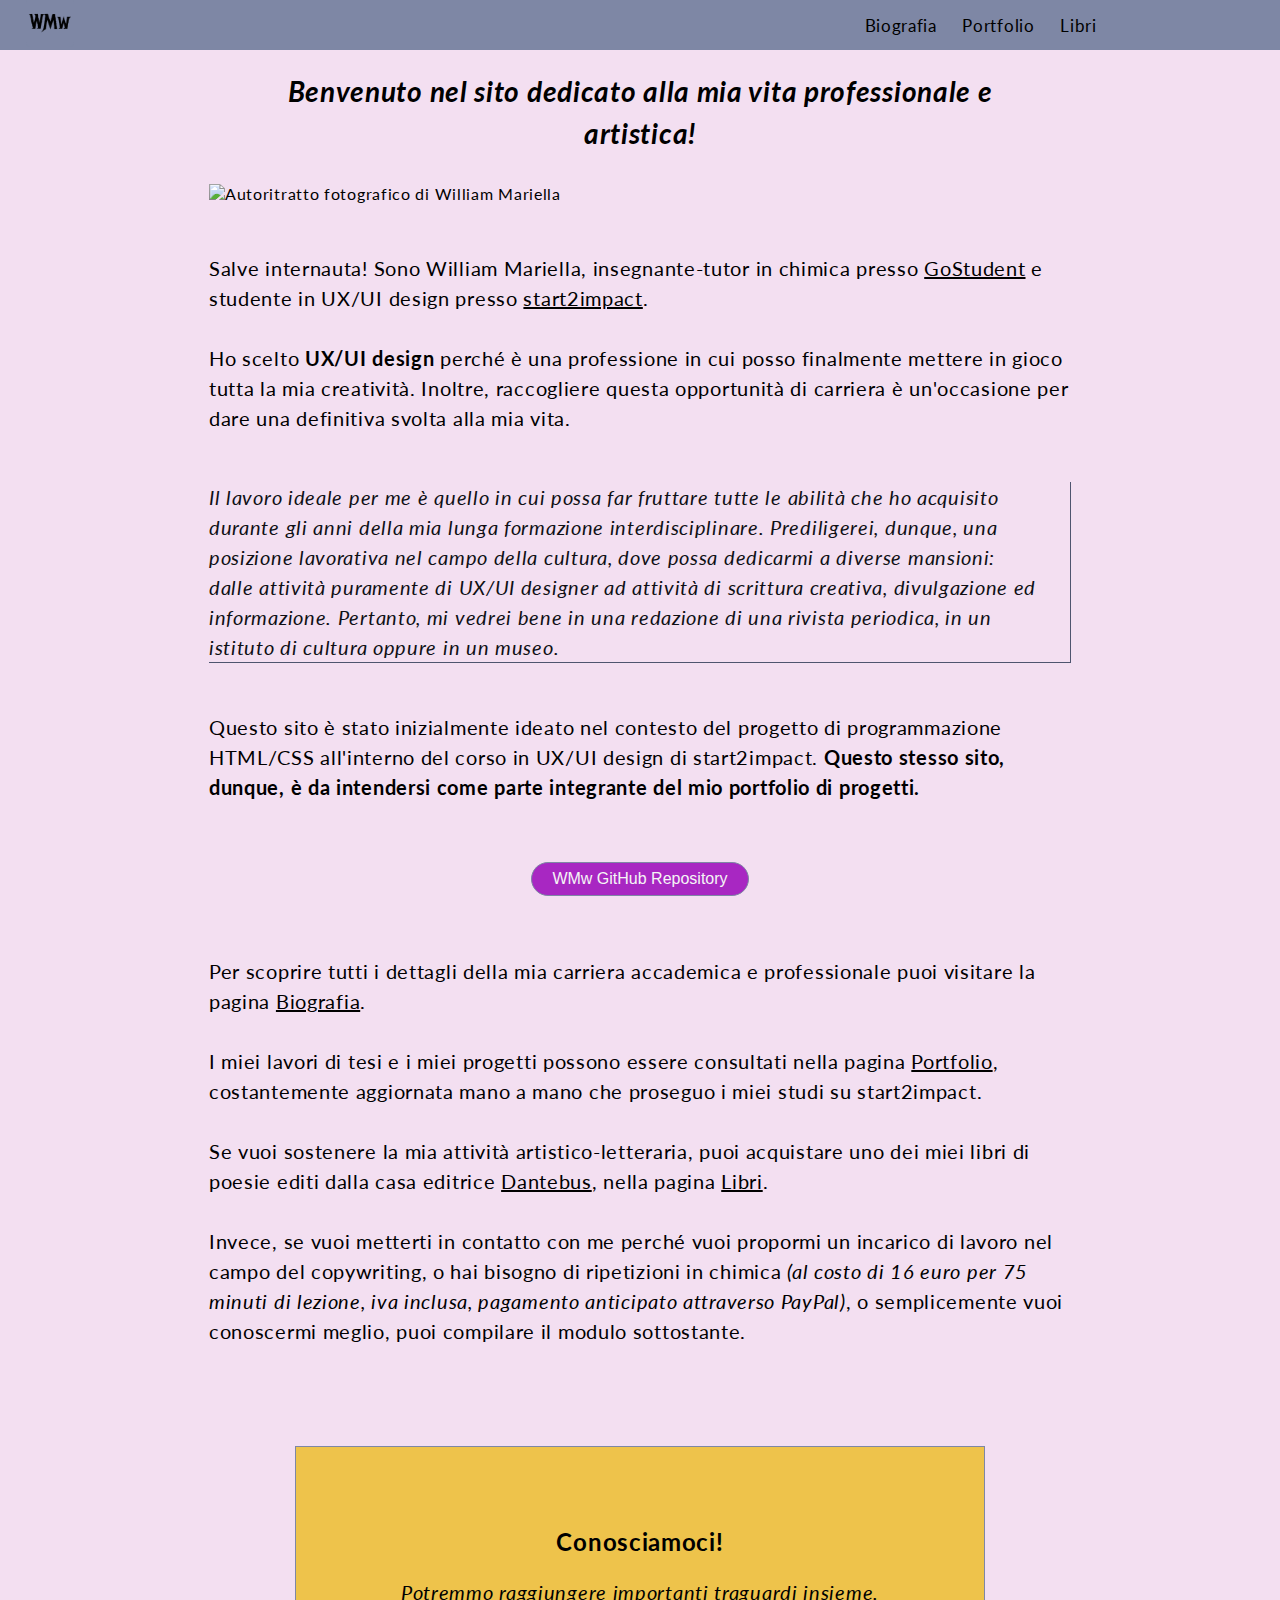
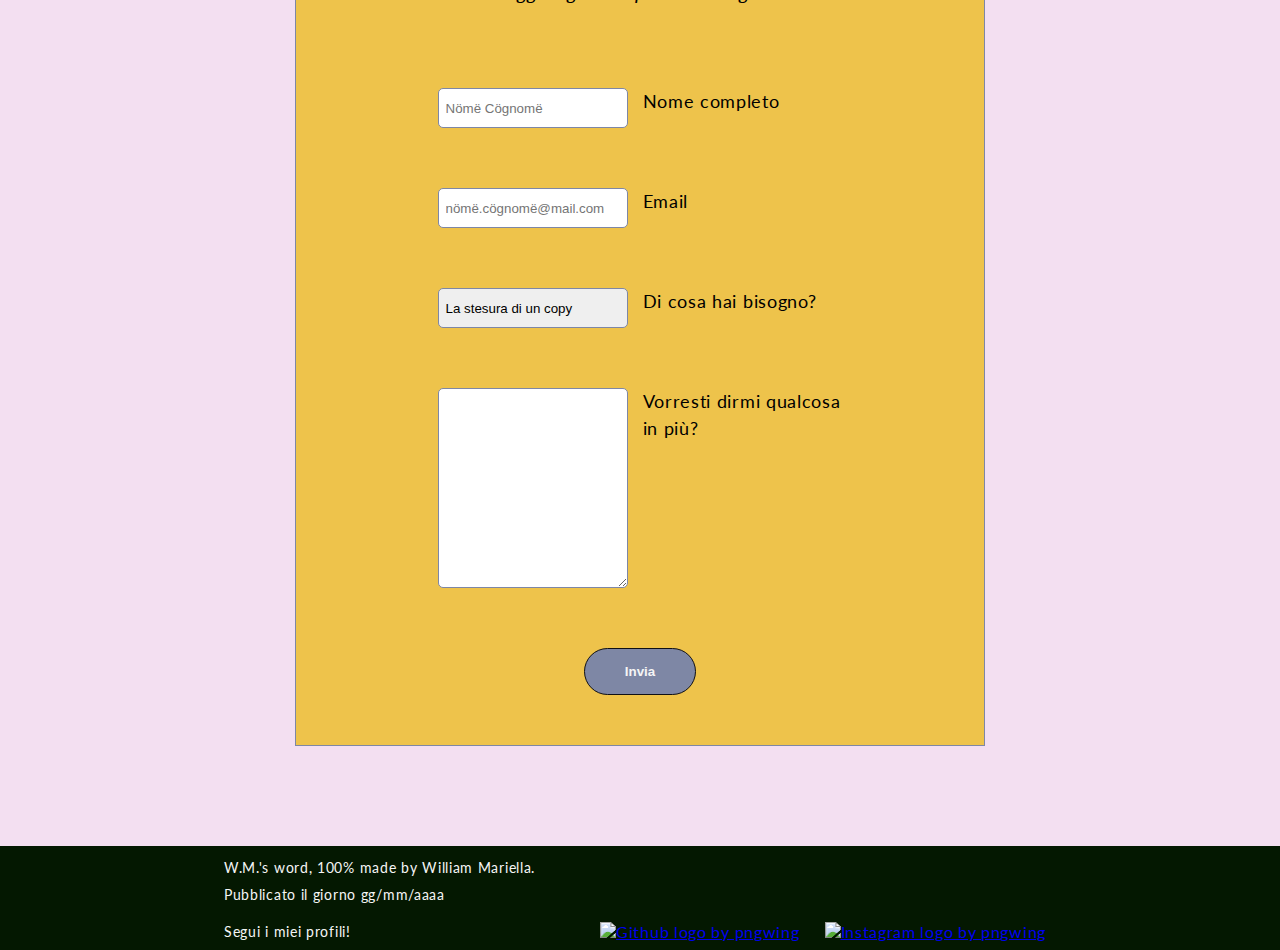
==== commit 33c9f957: "button repository inserted" ====
--- a/index.html
+++ b/index.html
@@ -4,6 +4,7 @@
         <title>William Mariella's word | Vita professionale e artistica</title>
         <link rel="icon" type="image/x-icon" href="./assets/img/favicon48x48.ico"/>
         <link rel="stylesheet" href="./assets/scss/styles.css"/>
+        <link rel="preconnect" href="https://will-mar.github.io/williammariellasword.github.io/"/>
         <meta name="viewport" content="width=device-width, initial-scale=1">
         <meta name="description" content="Sono William Mariella, insegnante-tutor in chimica presso GoStudent e studente in UX/UI design presso start2impact. Il lavoro ideale per me è quello in cui possa far fruttare tutte le abilità che ho acquisito durante gli anni della mia lunga formazione interdisciplinare. Prediligerei, dunque, una posizione lavorativa nel campo della cultura, dove possa dedicarmi adiverse mansioni: dalle attività puramente di UX/UI designer ad attività di scrittura creativa, divulgazione ed informazione. Pertanto, mi vedrei bene in una redazione di una rivista periodica, in un istituto di cultura oppure in un museo."/>
         <meta property="og:site_name" content="William Mariella's word"/>
@@ -84,6 +85,9 @@
                 <p>Questo sito è stato inizialmente ideato nel contesto del progetto di programmazione HTML/CSS 
                 all'interno del corso in UX/UI design di start2impact. <strong>Questo stesso sito, dunque, è 
                 da intendersi come parte integrante del mio portfolio di progetti.</strong></p>
+                <button class="repository">
+                    <a href="https://github.com/will-mar/williammariellasword.github.io">WMw GitHub Repository</a>
+                </button>
                 <p>Per scoprire tutti i dettagli della mia carriera accademica e professionale puoi visitare 
                 la pagina <a href="./bio/">Biografia</a>.</p>
                 <p>I miei lavori di tesi e i miei progetti possono essere consultati nella pagina 
--- a/assets/scss/styles.css
+++ b/assets/scss/styles.css
@@ -1,4 +1,4 @@
-@import url("https://fonts.googleapis.com/css2?family=Caveat&family=Roboto:ital,wght@0,400;0,700;1,400;1,700&display=swap");
+@import url("https://fonts.googleapis.com/css2?family=Caveat&family=Lato:ital,wght@0,400;0,700;1,400;1,700&display=swap");
 @import "partial_tablet_style.css";
 @import "partial_laptop_style.css";
 * {
@@ -9,8 +9,8 @@
 
 body {
   background-color: #f3dff1;
-  font-family: "Roboto";
-  letter-spacing: 0.8px;
+  font-family: "Lato";
+  letter-spacing: 0.7px;
 }
 
 .page,
@@ -21,8 +21,8 @@
 }
 
 img {
-  width: initial;
-  height: initial;
+  width: inherit;
+  height: inherit;
 }
 
 nav {
@@ -31,20 +31,20 @@
   align-items: center;
   position: fixed;
   justify-content: space-between;
-  font-size: 16px;
+  font-size: 17px;
   top: 0;
   width: 100%;
   height: 50px;
 }
 nav img {
-  margin-left: 1.3em;
+  margin-left: 1.5em;
 }
 nav ul {
   display: flex;
   list-style-type: none;
 }
 nav ul li {
-  margin-right: 1.7em;
+  margin-right: 1.5em;
 }
 
 nav a {
@@ -80,7 +80,7 @@
 h1 {
   font-style: italic;
   text-align: center;
-  font-size: 26px;
+  font-size: 28px;
   line-height: 1.5em;
   margin-top: 70px;
   margin-bottom: 30px;
@@ -94,9 +94,9 @@
 }
 
 section p {
-  font-size: 18px;
+  font-size: 20px;
   margin-bottom: 30px;
-  line-height: 1.8em;
+  line-height: 1.5em;
 }
 
 .synopsis {
@@ -107,10 +107,32 @@
   padding-right: 3%;
 }
 
+section .repository {
+  cursor: pointer;
+  display: block;
+  color: whitesmoke;
+  background-color: #a827c2;
+  font-size: 16px;
+  padding: 7px 20px;
+  margin: 60px auto;
+  border: 1px solid #7e87a5;
+  border-radius: 20px;
+}
+section .repository:hover {
+  background-color: #831e98;
+}
+section .repository a {
+  text-decoration: none;
+  color: whitesmoke;
+}
+section .repository a:hover {
+  color: whitesmoke;
+}
+
 .form-header {
   text-align: center;
   background-color: #eec34b;
-  padding: 90px 20px;
+  padding: 80px 20px;
   margin: 0 auto;
   margin-top: 100px;
   width: 80%;
@@ -118,12 +140,13 @@
   border-bottom: none;
 }
 .form-header h2 {
-  font-size: 22px;
+  font-weight: bold;
+  font-size: 24px;
   padding-bottom: 20px;
 }
 .form-header p {
-  line-height: 1.5em;
-  font-size: 18px;
+  line-height: 1.6em;
+  font-size: 20px;
 }
 
 .my-form {
@@ -139,7 +162,8 @@
   flex-flow: wrap row-reverse;
   justify-content: center;
   padding: 0 30px;
-  font-size: 17px;
+  line-height: 1.5em;
+  font-size: 18px;
 }
 .form-row label {
   width: 200px;
@@ -239,7 +263,7 @@
 .bio h2 {
   text-align: center;
   font-size: 24px;
-  padding: 80px 15px 30px 15px;
+  padding: 70px 15px 30px 15px;
 }
 
 .bio figure {
@@ -251,7 +275,7 @@
 }
 .bio figure figcaption {
   font-style: italic;
-  font-size: 13px;
+  font-size: 14px;
   line-height: 1.5em;
   padding: 0 5%;
   margin-top: 10px;
@@ -263,8 +287,9 @@
 
 .content ul {
   padding: 0 5%;
-  font-size: 18px;
-  line-height: 1.8em;
+  font-size: 20px;
+  line-height: 1.5em;
+  margin-bottom: 30px;
   list-style-type: circle;
 }
 .content ul ul:last-of-type {
@@ -297,11 +322,6 @@
   text-decoration: none;
   color: whitesmoke;
 }
-.content button a:hover,
-.two-buttons button a:hover {
-  text-decoration: none;
-  color: whitesmoke;
-}
 
 .bio:nth-of-type(3) ul,
 .bio:nth-of-type(6) ul {
@@ -354,14 +374,15 @@
   font-weight: bold;
 }
 .lyrics p {
-  margin-bottom: -5px;
+  margin-bottom: -2px;
   font-size: 18px;
+  letter-spacing: 0.5px;
 }
 .lyrics p:first-of-type {
   margin-top: 23px;
 }
 .lyrics p:last-of-type {
-  font-family: "Roboto";
+  font-family: "Lato";
   font-weight: normal;
   font-size: 13px;
   margin: 20px 0 20px 2px;
@@ -370,8 +391,8 @@
 .merch-buttons {
   display: flex;
   justify-content: space-evenly;
-  padding: 10px;
-  margin: 30px;
+  padding: 20px;
+  margin: 40px;
 }
 .merch-buttons button {
   cursor: pointer;
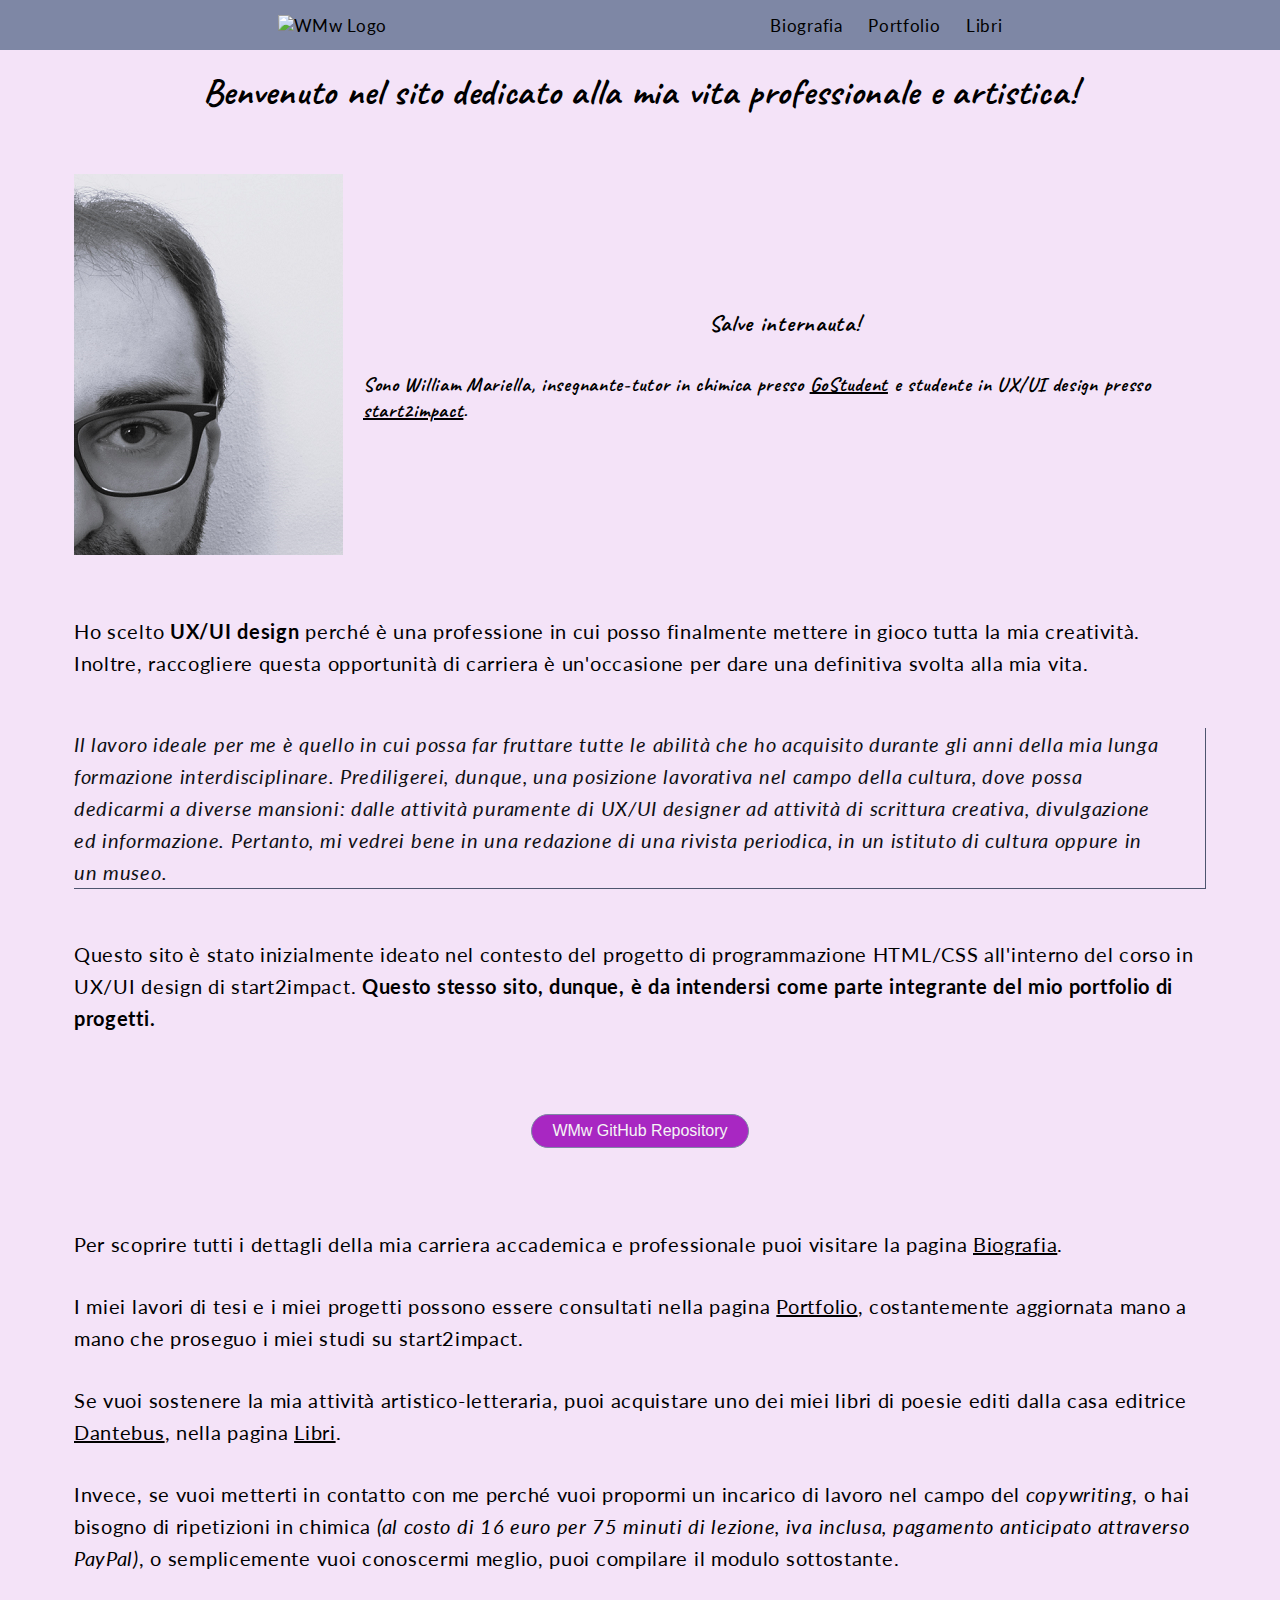
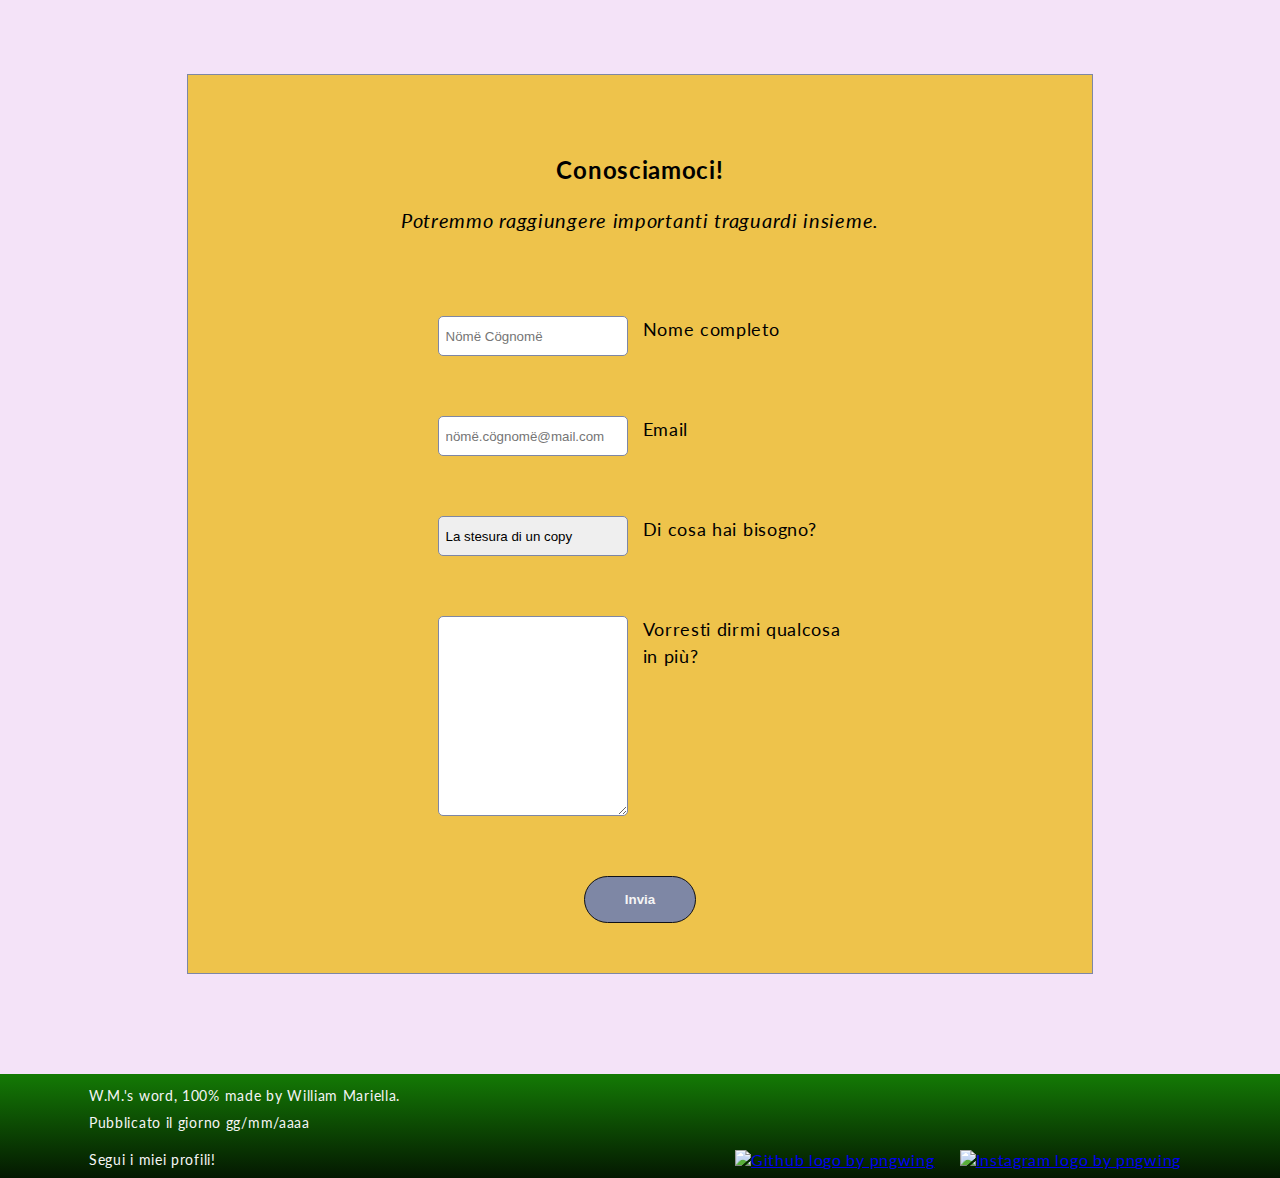
==== commit f4b41cd0: "last vital changes definitive" ====
--- a/index.html
+++ b/index.html
@@ -4,7 +4,6 @@
         <title>William Mariella's word | Vita professionale e artistica</title>
         <link rel="icon" type="image/x-icon" href="./assets/img/favicon48x48.ico"/>
         <link rel="stylesheet" href="./assets/scss/styles.css"/>
-        <link rel="preconnect" href="https://will-mar.github.io/williammariellasword.github.io/"/>
         <meta name="viewport" content="width=device-width, initial-scale=1">
         <meta name="description" content="Sono William Mariella, insegnante-tutor in chimica presso GoStudent e studente in UX/UI design presso start2impact. Il lavoro ideale per me è quello in cui possa far fruttare tutte le abilità che ho acquisito durante gli anni della mia lunga formazione interdisciplinare. Prediligerei, dunque, una posizione lavorativa nel campo della cultura, dove possa dedicarmi adiverse mansioni: dalle attività puramente di UX/UI designer ad attività di scrittura creativa, divulgazione ed informazione. Pertanto, mi vedrei bene in una redazione di una rivista periodica, in un istituto di cultura oppure in un museo."/>
         <meta property="og:site_name" content="William Mariella's word"/>
@@ -52,7 +51,7 @@
         <header>
             <nav>
                 <a href="./">
-                    <img src="assets/img/favicon48x48.ico" alt="WMw Logo"/>
+                    <img src="assets/img/logo48x48.webp" alt="WMw Logo"/>
                 </a>
                 <ul>
                     <li><a href="./bio/">Biografia</a></li>
@@ -65,12 +64,12 @@
             <section>
                 <h1>Benvenuto nel sito dedicato alla mia vita professionale e artistica!</h1>
                 <figure class="self-portrait">
-                    <img src="assets/img/ImgIndex.webp" srcset="assets/img/ImgIndex.webp 436w"
-                    sizes="(min-width: 436px) 436px" alt="Autoritratto fotografico di William Mariella"/>
+                    <img src="assets/img/ImgIndex.webp" srcset="assets/img/ImgIndex.webp 270w"
+                    sizes="(min-width: 270px) 270px" alt="Autoritratto fotografico di William Mariella"/>
+                    <figcaption><p>Salve internauta!</p> Sono William Mariella, insegnante-tutor in chimica 
+                    presso <a href="https://www.gostudent.org/it-it/home/">GoStudent</a> e studente in UX/UI 
+                    design presso <a href="https://www.start2impact.it">start2impact</a>.</figcaption>
                 </figure>
-                <p>Salve internauta! Sono William Mariella, insegnante-tutor in chimica presso 
-                <a href="https://www.gostudent.org/it-it/home/">GoStudent</a> e studente in UX/UI design 
-                presso <a href="https://www.start2impact.it">start2impact</a>.</p>
                 <p>Ho scelto <strong>UX/UI design</strong> perché è una professione in cui posso finalmente 
                 mettere in gioco tutta la mia creatività. Inoltre, raccogliere questa opportunità di carriera 
                 è un'occasione per dare una definitiva svolta alla mia vita.</p>
@@ -97,9 +96,9 @@
                 libri di poesie editi dalla casa editrice <a href="https://dantebus.com/">Dantebus</a>,
                 nella pagina <a href="./libri/">Libri</a>.</p>
                 <p>Invece, se vuoi metterti in contatto con me perché vuoi propormi un incarico di lavoro nel 
-                campo del copywriting, o hai bisogno di ripetizioni in chimica <em>(al costo di 16 euro per 75
-                minuti di lezione, iva inclusa, pagamento anticipato attraverso PayPal)</em>, o semplicemente
-                vuoi conoscermi meglio, puoi compilare il modulo sottostante.</p>
+                campo del <em>copywriting</em>, o hai bisogno di ripetizioni in chimica <em>(al costo di 16 euro 
+                per 75 minuti di lezione, iva inclusa, pagamento anticipato attraverso PayPal)</em>, o 
+                semplicemente vuoi conoscermi meglio, puoi compilare il modulo sottostante.</p>
             </section>
             <div class="form-header">
                 <h2>Conosciamoci!</h2>
--- a/assets/scss/styles.css
+++ b/assets/scss/styles.css
@@ -8,7 +8,7 @@
 }
 
 body {
-  background-color: #f3dff1;
+  background-color: #f4e3f8;
   font-family: "Lato";
   letter-spacing: 0.7px;
 }
@@ -21,8 +21,8 @@
 }
 
 img {
-  width: inherit;
-  height: inherit;
+  width: initial;
+  height: initial;
 }
 
 nav {
@@ -78,25 +78,39 @@
 }
 
 h1 {
-  font-style: italic;
-  text-align: center;
-  font-size: 28px;
-  line-height: 1.5em;
+  font-family: "Caveat";
+  text-align: center;
+  font-size: 37px;
+  line-height: 1.2em;
   margin-top: 70px;
-  margin-bottom: 30px;
   padding: 0 20px;
 }
 
+.self-portrait {
+  display: flex;
+  flex-flow: nowrap row;
+  margin: 60px 0;
+}
 .self-portrait img {
-  display: block;
-  margin: 0 auto;
-  margin-bottom: 50px;
+  float: left;
+  margin-right: 20px;
+}
+.self-portrait figcaption {
+  font-family: "Caveat";
+  font-weight: bold;
+  align-self: center;
+  font-size: 20px;
+  line-height: 1.3em;
+}
+.self-portrait figcaption p {
+  text-align: center;
+  font-size: 23px;
 }
 
 section p {
   font-size: 20px;
   margin-bottom: 30px;
-  line-height: 1.5em;
+  line-height: 1.6em;
 }
 
 .synopsis {
@@ -110,11 +124,10 @@
 section .repository {
   cursor: pointer;
   display: block;
-  color: whitesmoke;
   background-color: #a827c2;
   font-size: 16px;
   padding: 7px 20px;
-  margin: 60px auto;
+  margin: 80px auto;
   border: 1px solid #7e87a5;
   border-radius: 20px;
 }
@@ -211,7 +224,7 @@
   border-radius: 30px;
 }
 input[type=submit]:hover {
-  opacity: 80%;
+  background-color: #636c8d;
 }
 
 .popover {
@@ -223,7 +236,7 @@
 }
 
 footer {
-  background-color: #041801;
+  background: linear-gradient(#147a05, #041801);
   color: whitesmoke;
   position: relative;
   bottom: 0;
@@ -249,8 +262,9 @@
 }
 
 .y-scroller {
+  overflow-y: scroll;
   scroll-snap-type: y proximity;
-  overflow-y: scroll;
+  scroll-snap-stop: always;
   justify-content: center;
 }
 
@@ -258,11 +272,10 @@
   display: block;
   scroll-snap-align: start;
   scroll-snap-stop: always;
-  min-height: 90vh;
 }
 .bio h2 {
   text-align: center;
-  font-size: 24px;
+  font-size: 23px;
   padding: 70px 15px 30px 15px;
 }
 
@@ -288,7 +301,7 @@
 .content ul {
   padding: 0 5%;
   font-size: 20px;
-  line-height: 1.5em;
+  line-height: 1.6em;
   margin-bottom: 30px;
   list-style-type: circle;
 }
@@ -323,6 +336,10 @@
   color: whitesmoke;
 }
 
+.content button {
+  margin: 60px auto;
+}
+
 .bio:nth-of-type(3) ul,
 .bio:nth-of-type(6) ul {
   list-style-type: disclosure-closed;
@@ -341,28 +358,30 @@
   overflow-x: scroll;
   overflow-y: hidden;
   scroll-snap-type: x mandatory;
+  height: calc(100% - 50px - 8px);
 }
 .x-scroller::-webkit-scrollbar {
-  background-color: #dea7d9;
+  background-color: #dca6e9;
   height: 8px;
   cursor: pointer;
 }
 .x-scroller::-webkit-scrollbar-thumb {
-  background-color: #c970c0;
+  background-color: #c469d9;
 }
 .x-scroller::-webkit-scrollbar-button {
   background-color: #abb1c4;
+  width: 20px;
 }
 
 .libri {
   scroll-snap-align: start;
   min-height: 100%;
   min-width: 100%;
-  padding-top: 100px;
+  padding-top: 140px;
 }
 .libri img {
   display: block;
-  margin: 0 auto;
+  margin: 20px auto;
 }
 
 .lyrics {
@@ -374,12 +393,12 @@
   font-weight: bold;
 }
 .lyrics p {
-  margin-bottom: -2px;
   font-size: 18px;
   letter-spacing: 0.5px;
+  margin-bottom: -1px;
 }
 .lyrics p:first-of-type {
-  margin-top: 23px;
+  margin-top: 30px;
 }
 .lyrics p:last-of-type {
   font-family: "Lato";
@@ -392,7 +411,7 @@
   display: flex;
   justify-content: space-evenly;
   padding: 20px;
-  margin: 40px;
+  margin: 70px 0;
 }
 .merch-buttons button {
   cursor: pointer;
@@ -410,7 +429,7 @@
   background-color: #0c4903;
 }
 .merch-buttons button:last-of-type:hover {
-  opacity: 50%;
+  opacity: 80%;
 }
 .merch-buttons button a {
   text-decoration: none;
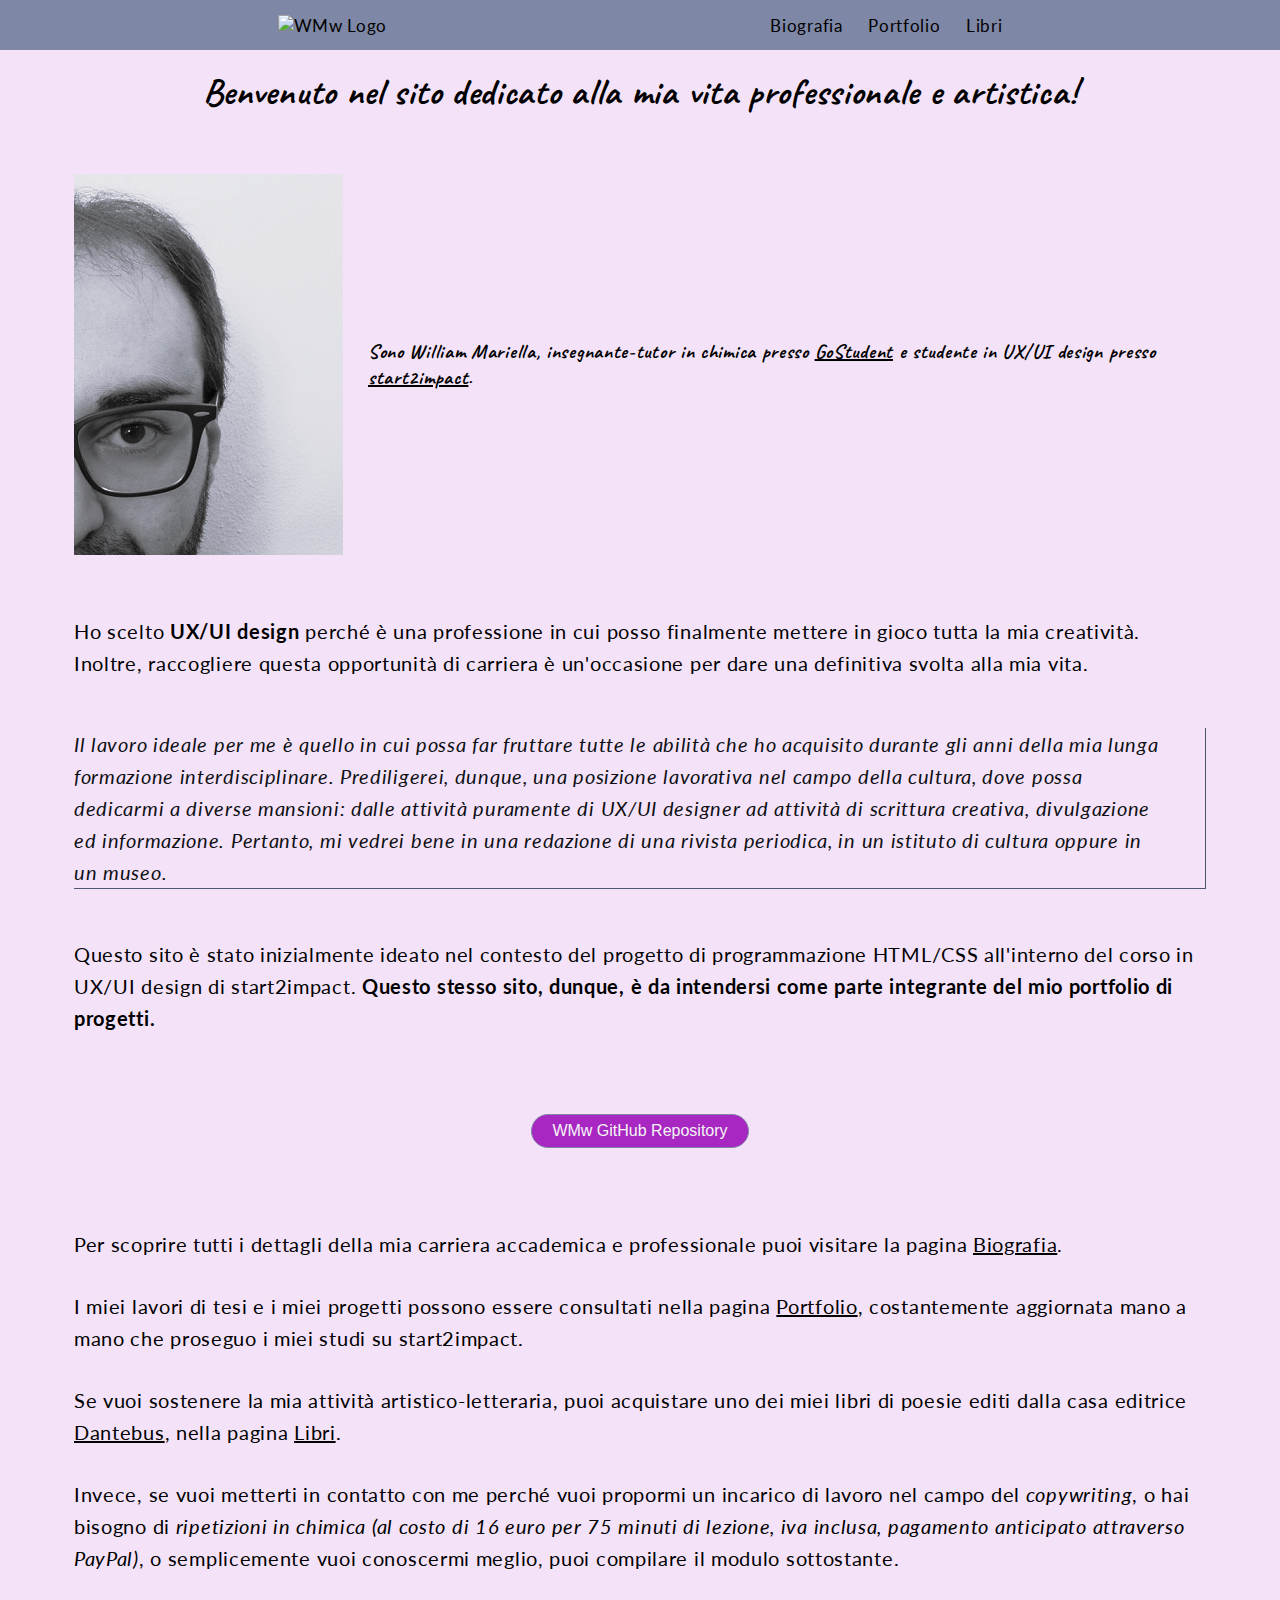
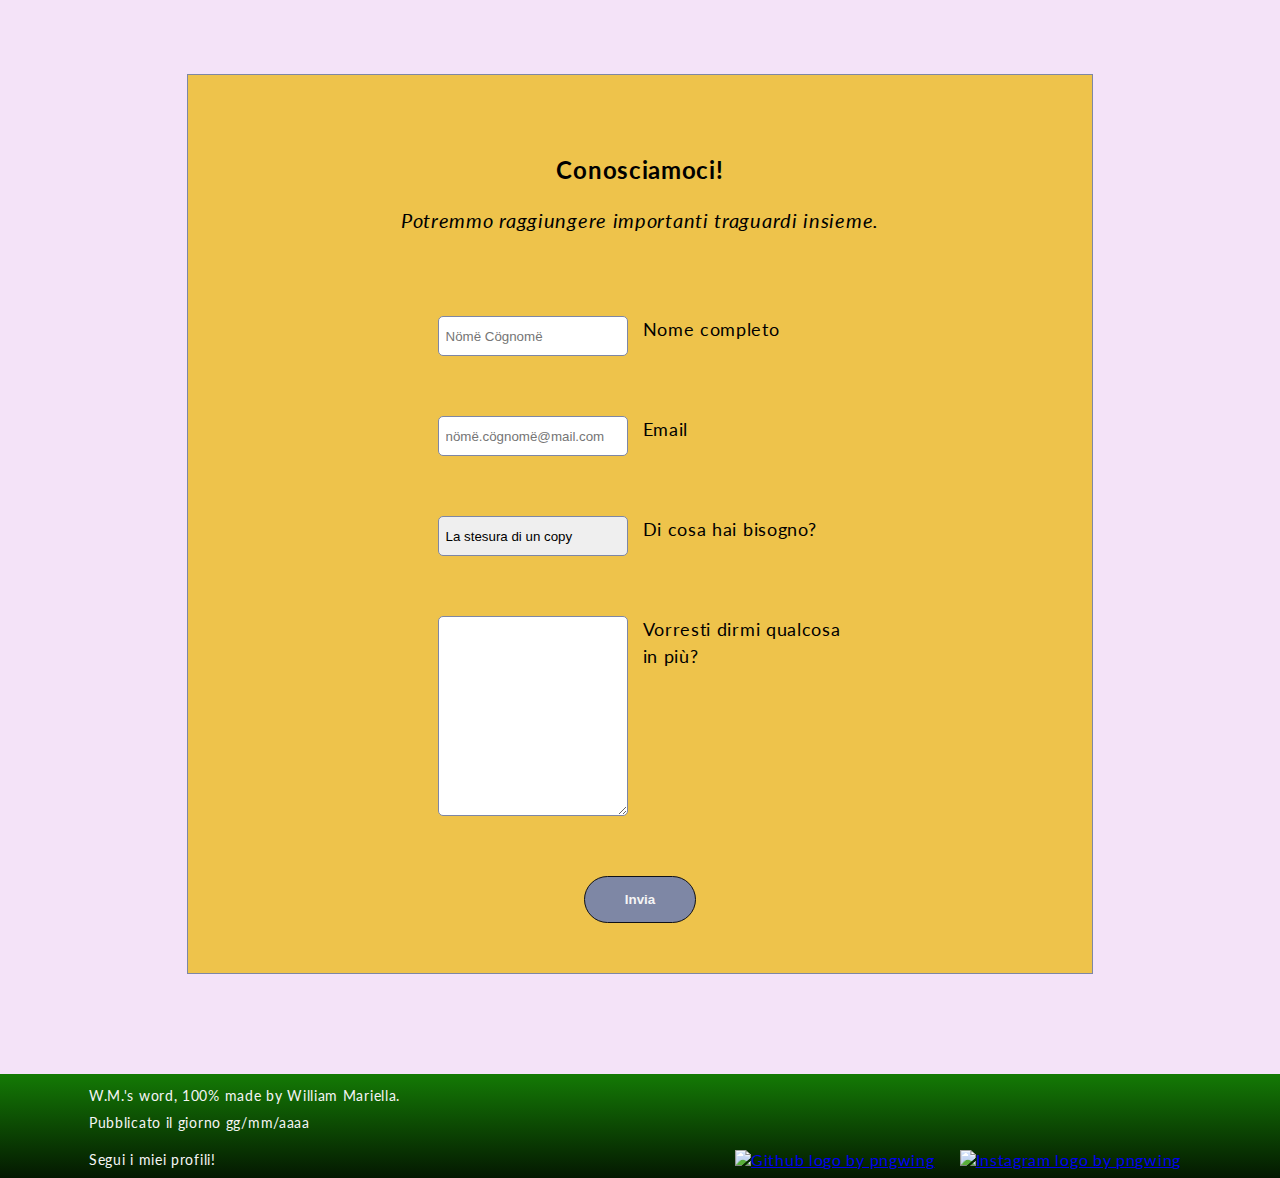
==== commit c536c695: "some other change" ====
--- a/index.html
+++ b/index.html
@@ -54,7 +54,7 @@
                     <img src="assets/img/logo48x48.webp" alt="WMw Logo"/>
                 </a>
                 <ul>
-                    <li><a href="./bio/">Biografia</a></li>
+                    <li><a href="./biografia/">Biografia</a></li>
                     <li><a href="./portfolio/">Portfolio</a></li>
                     <li><a href="./libri/">Libri</a></li>
                 </ul>
@@ -64,11 +64,11 @@
             <section>
                 <h1>Benvenuto nel sito dedicato alla mia vita professionale e artistica!</h1>
                 <figure class="self-portrait">
-                    <img src="assets/img/ImgIndex.webp" srcset="assets/img/ImgIndex.webp 270w"
-                    sizes="(min-width: 270px) 270px" alt="Autoritratto fotografico di William Mariella"/>
-                    <figcaption><p>Salve internauta!</p> Sono William Mariella, insegnante-tutor in chimica 
-                    presso <a href="https://www.gostudent.org/it-it/home/">GoStudent</a> e studente in UX/UI 
-                    design presso <a href="https://www.start2impact.it">start2impact</a>.</figcaption>
+                    <img src="assets/img/ImgIndex.webp" srcset="assets/img/ImgIndex.webp 190w"
+                    sizes="(min-width: 190px) 190px" alt="Autoritratto fotografico di William Mariella"/>
+                    <figcaption>Sono William Mariella, insegnante-tutor in chimica presso 
+                    <a href="https://www.gostudent.org/it-it/home/">GoStudent</a> e studente in UX/UI design 
+                    presso <a href="https://www.start2impact.it">start2impact</a>.</figcaption>
                 </figure>
                 <p>Ho scelto <strong>UX/UI design</strong> perché è una professione in cui posso finalmente 
                 mettere in gioco tutta la mia creatività. Inoltre, raccogliere questa opportunità di carriera 
@@ -96,7 +96,7 @@
                 libri di poesie editi dalla casa editrice <a href="https://dantebus.com/">Dantebus</a>,
                 nella pagina <a href="./libri/">Libri</a>.</p>
                 <p>Invece, se vuoi metterti in contatto con me perché vuoi propormi un incarico di lavoro nel 
-                campo del <em>copywriting</em>, o hai bisogno di ripetizioni in chimica <em>(al costo di 16 euro 
+                campo del <em>copywriting</em>, o hai bisogno di <em>ripetizioni in chimica (al costo di 16 euro 
                 per 75 minuti di lezione, iva inclusa, pagamento anticipato attraverso PayPal)</em>, o 
                 semplicemente vuoi conoscermi meglio, puoi compilare il modulo sottostante.</p>
             </section>
--- a/assets/scss/styles.css
+++ b/assets/scss/styles.css
@@ -93,7 +93,7 @@
 }
 .self-portrait img {
   float: left;
-  margin-right: 20px;
+  margin-right: 25px;
 }
 .self-portrait figcaption {
   font-family: "Caveat";
@@ -102,10 +102,6 @@
   font-size: 20px;
   line-height: 1.3em;
 }
-.self-portrait figcaption p {
-  text-align: center;
-  font-size: 23px;
-}
 
 section p {
   font-size: 20px;
@@ -358,12 +354,10 @@
   overflow-x: scroll;
   overflow-y: hidden;
   scroll-snap-type: x mandatory;
-  height: calc(100% - 50px - 8px);
 }
 .x-scroller::-webkit-scrollbar {
   background-color: #dca6e9;
   height: 8px;
-  cursor: pointer;
 }
 .x-scroller::-webkit-scrollbar-thumb {
   background-color: #c469d9;
@@ -374,10 +368,9 @@
 }
 
 .libri {
-  scroll-snap-align: start;
   min-height: 100%;
   min-width: 100%;
-  padding-top: 140px;
+  padding-top: 190px;
 }
 .libri img {
   display: block;
@@ -386,8 +379,8 @@
 
 .lyrics {
   display: block;
-  width: -moz-max-content;
-  width: max-content;
+  min-width: -moz-fit-content;
+  min-width: fit-content;
   margin: 0 auto;
   font-family: "Caveat";
   font-weight: bold;
@@ -410,8 +403,7 @@
 .merch-buttons {
   display: flex;
   justify-content: space-evenly;
-  padding: 20px;
-  margin: 70px 0;
+  padding: 55px 0;
 }
 .merch-buttons button {
   cursor: pointer;
